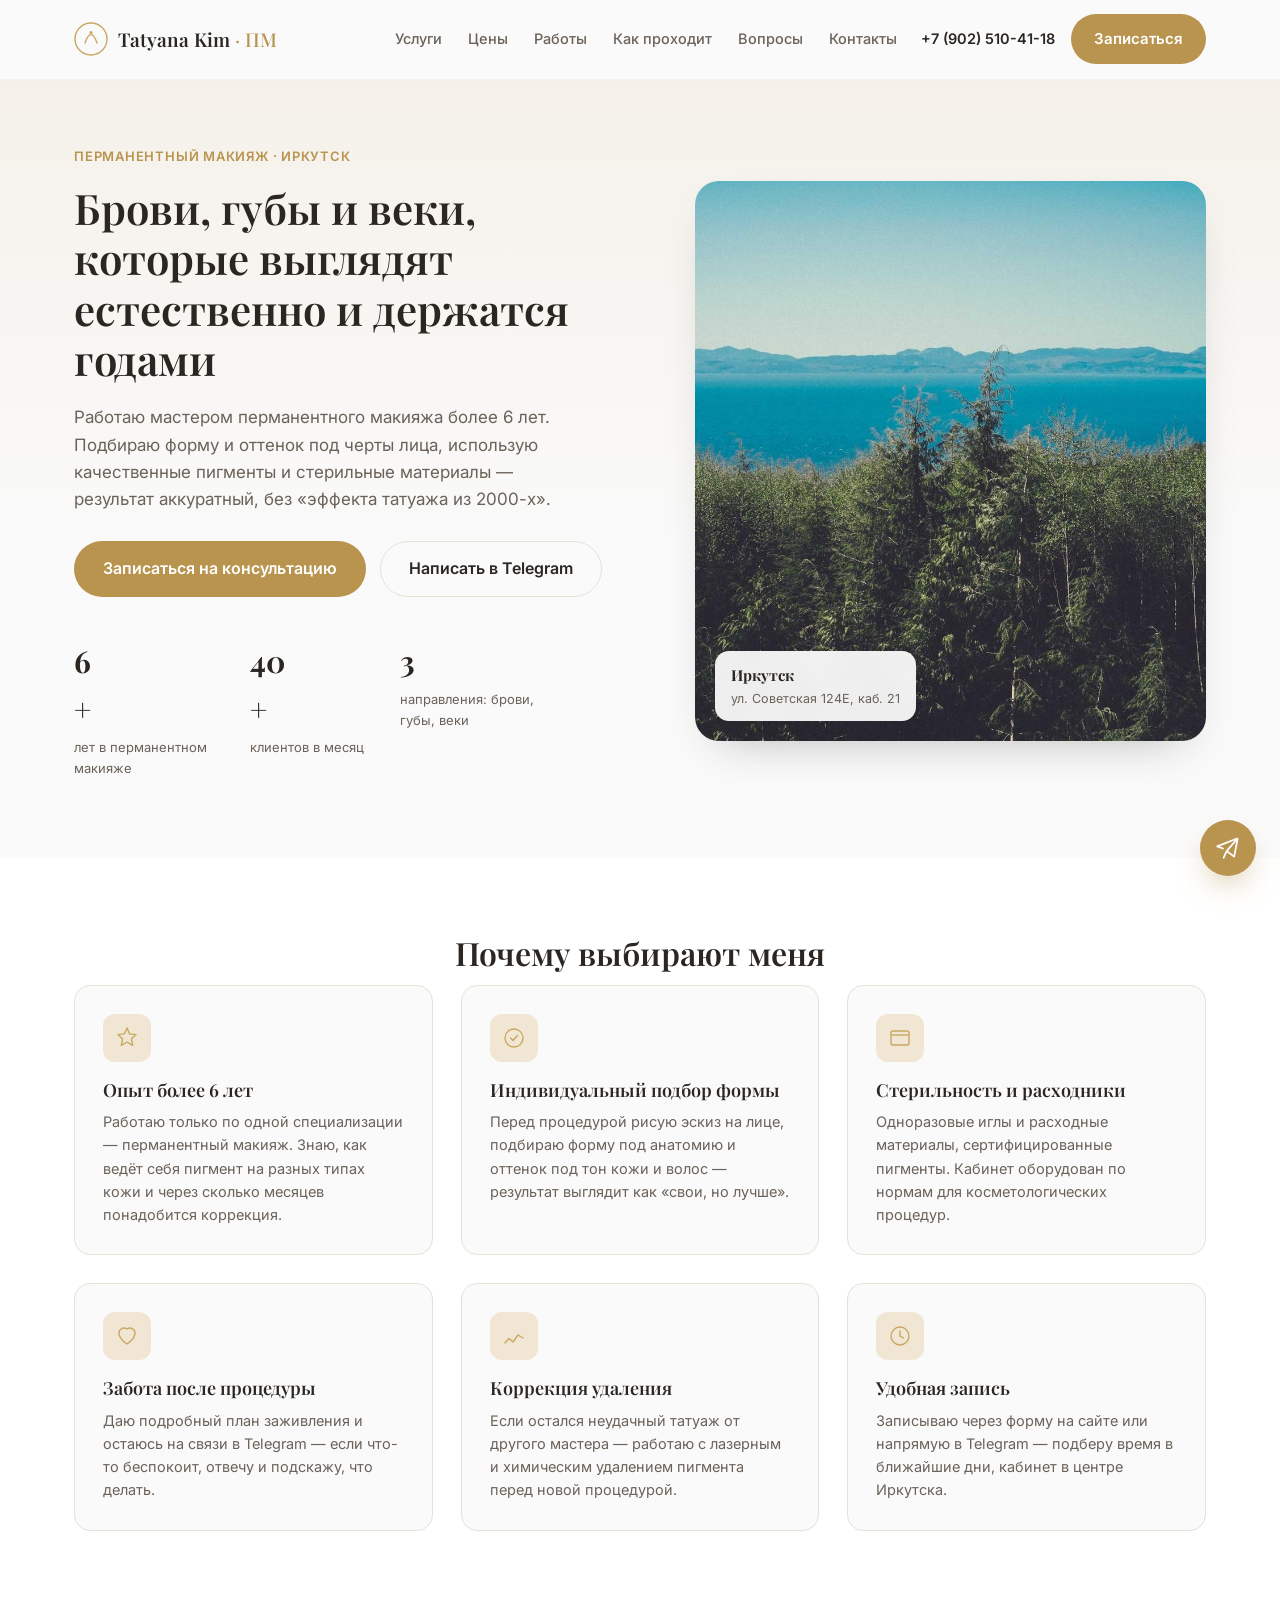
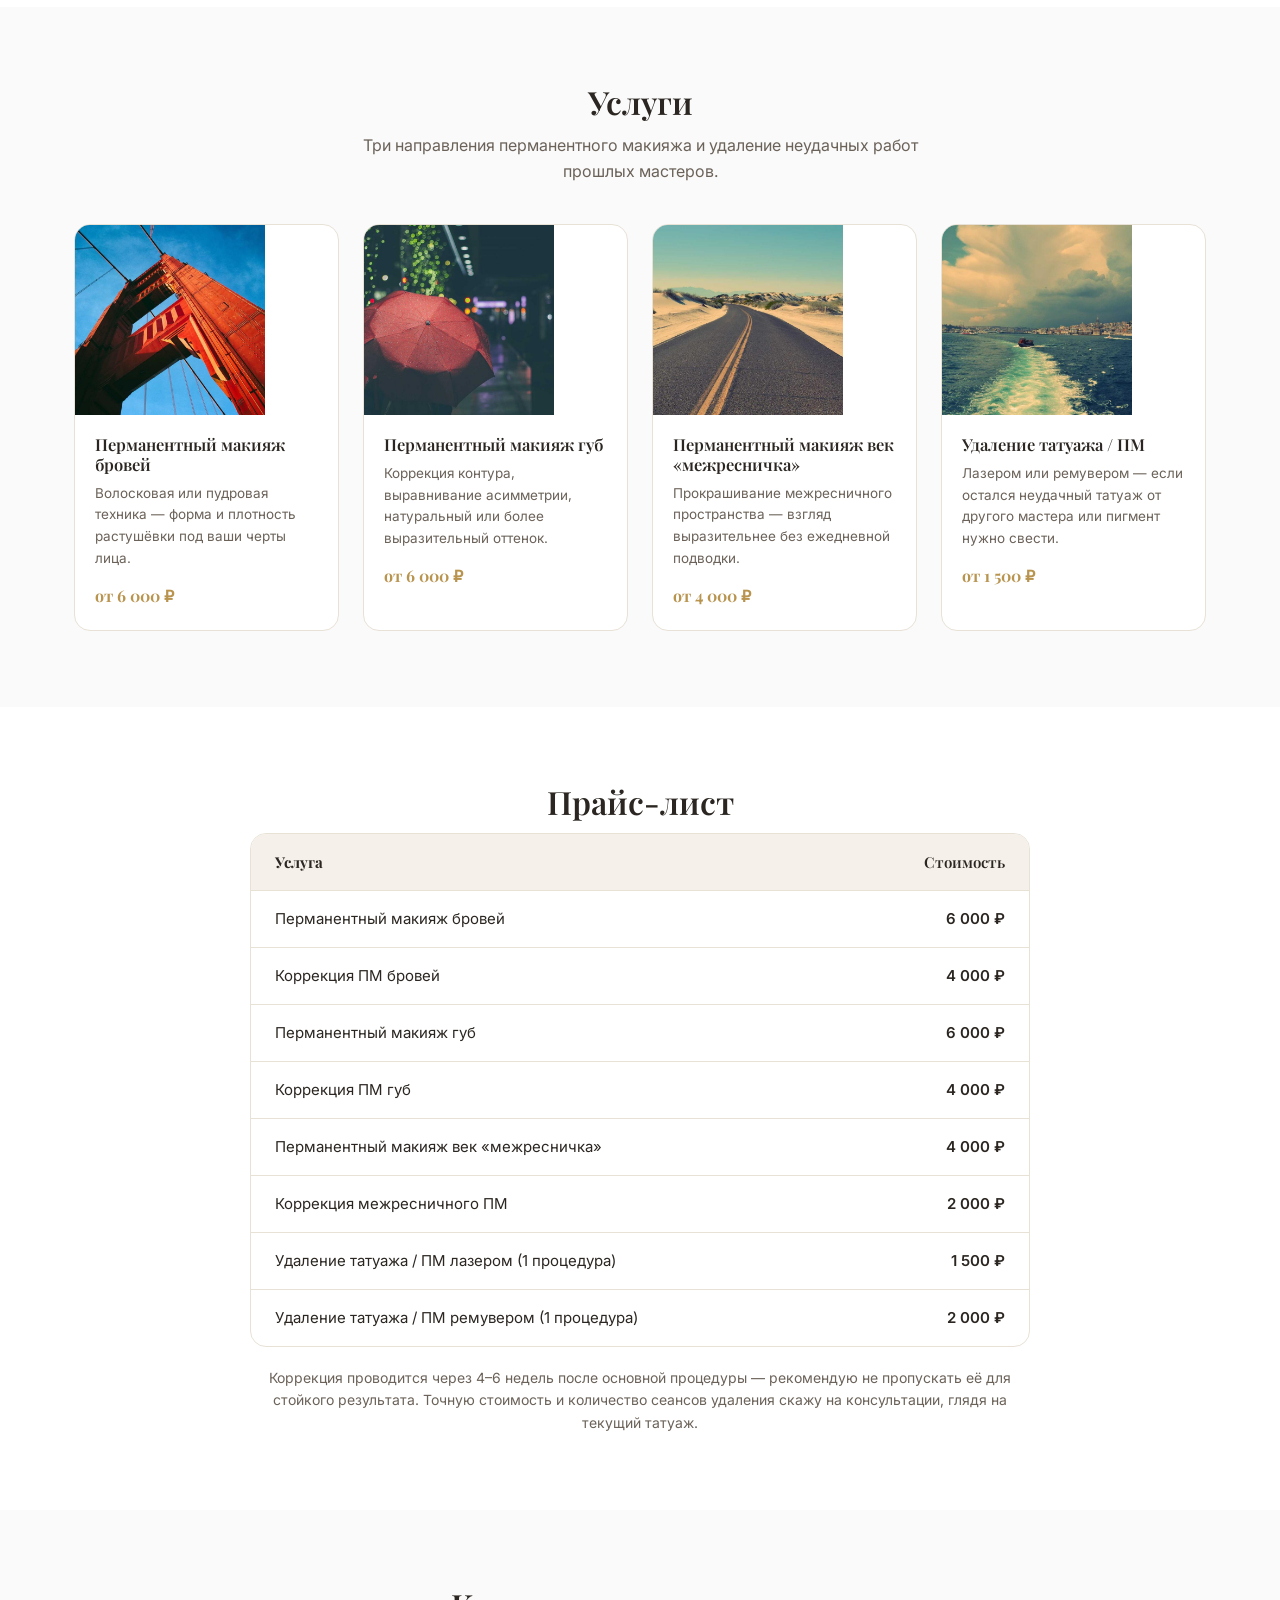
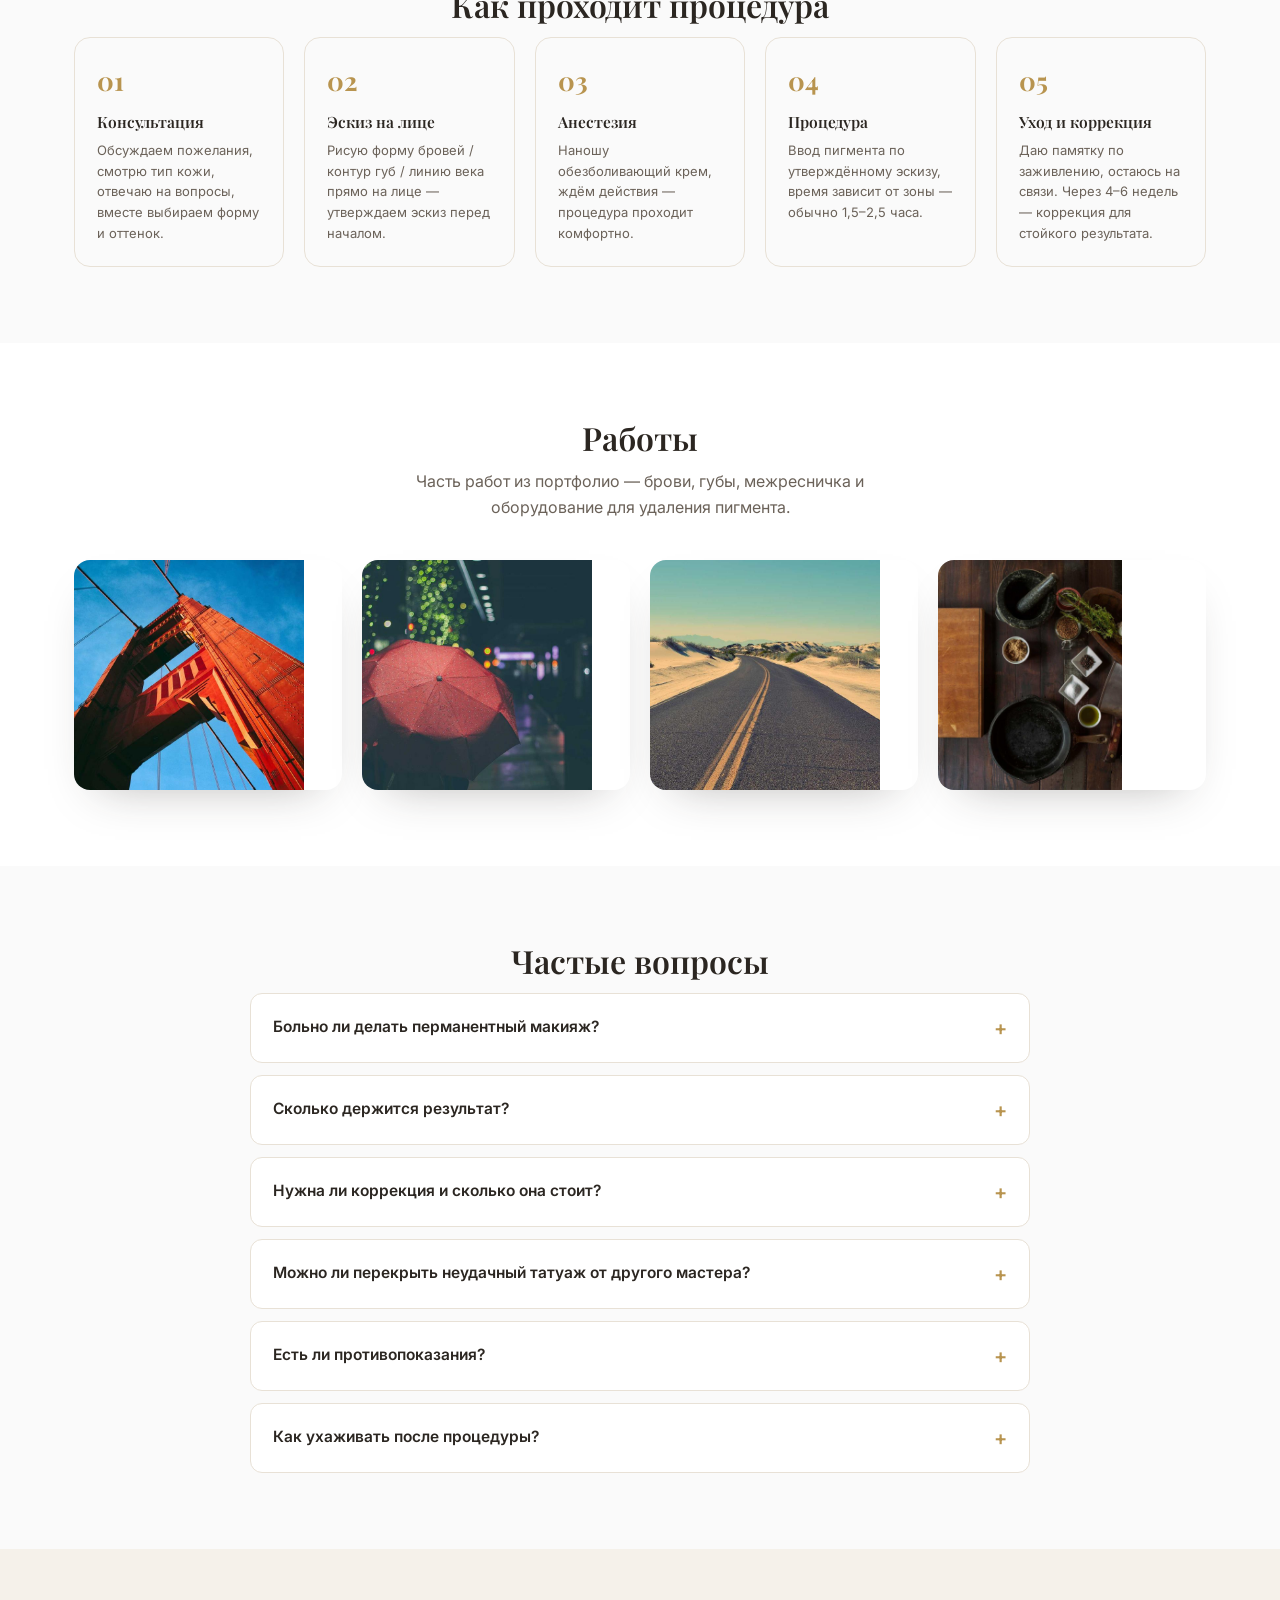
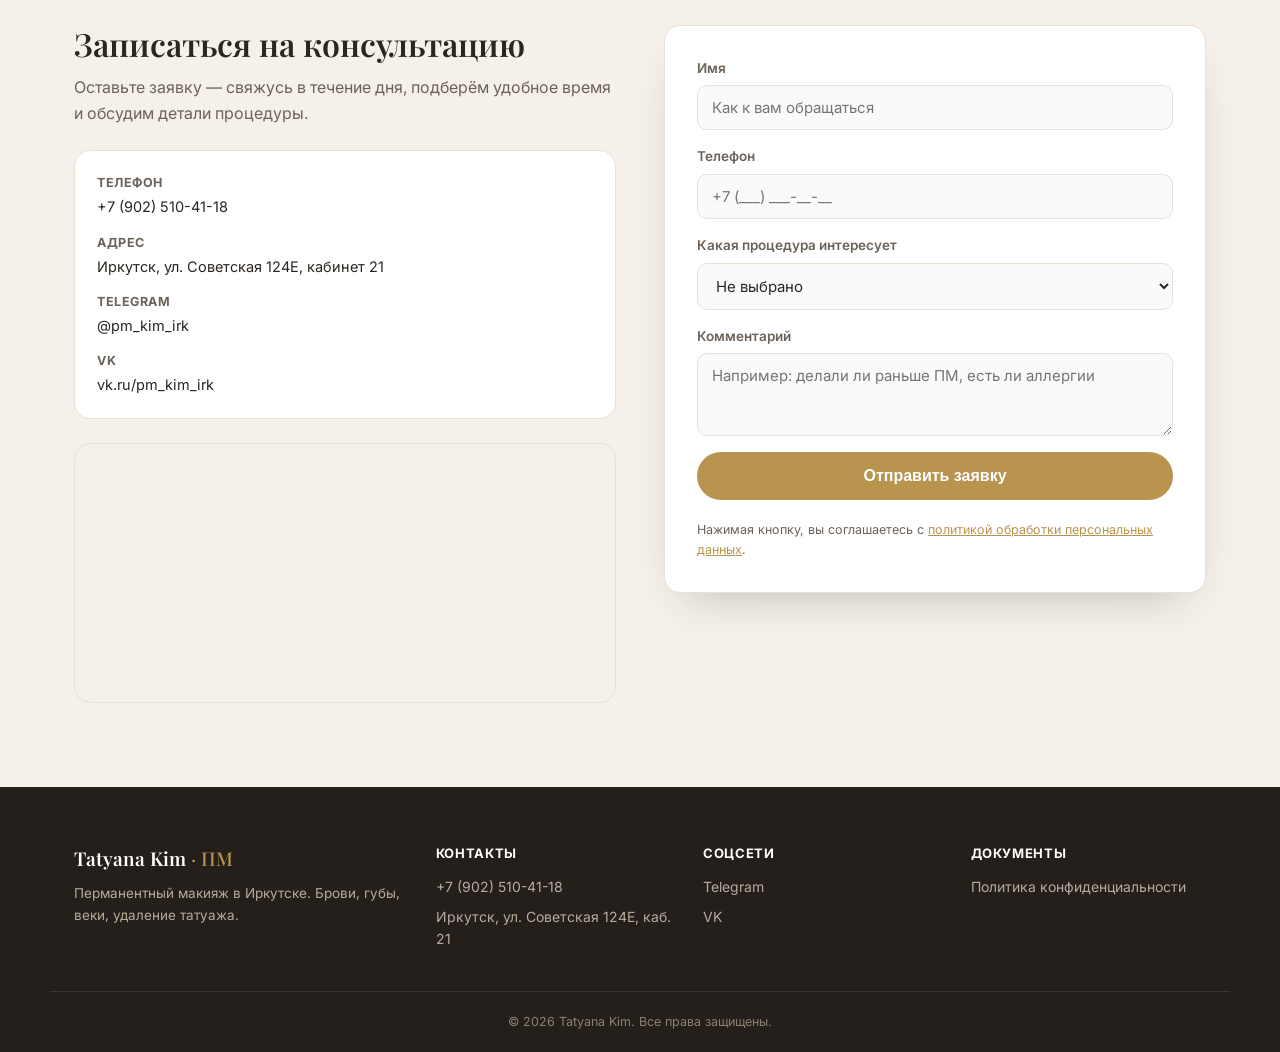
==== index.html @ 68ef9e55 "init: landing for Tatyana Kim permanent makeup" ====
<!DOCTYPE html>
<html lang="ru">
<head>
<meta charset="UTF-8">
<meta name="viewport" content="width=device-width, initial-scale=1.0">
<title>Tatyana Kim — перманентный макияж в Иркутске</title>
<meta name="description" content="Перманентный макияж бровей, губ и век в Иркутске. Мастер со стажем более 6 лет. Запись на консультацию.">
<link rel="preconnect" href="https://fonts.googleapis.com">
<link rel="preconnect" href="https://fonts.gstatic.com" crossorigin>
<link href="https://fonts.googleapis.com/css2?family=Playfair+Display:wght@500;600;700&family=Inter:wght@400;500;600;700;800&display=swap" rel="stylesheet">
<link rel="stylesheet" href="styles.css">
</head>
<body>

<header class="header" id="header">
  <div class="container header__inner">
    <a href="#top" class="logo">
      <svg width="34" height="34" viewBox="0 0 34 34" fill="none" xmlns="http://www.w3.org/2000/svg">
        <circle cx="17" cy="17" r="16" stroke="#c9a961" stroke-width="1.4"/>
        <path d="M11 21c1.6-4.8 4.2-8.4 6-8.4s4.4 3.6 6 8.4" stroke="#c9a961" stroke-width="1.4" stroke-linecap="round"/>
        <circle cx="17" cy="10.5" r="1.6" fill="#c9a961"/>
      </svg>
      <span class="logo__text">Tatyana Kim<span class="logo__suffix"> · ПМ</span></span>
    </a>
    <nav class="nav" id="nav">
      <a href="#services">Услуги</a>
      <a href="#prices">Цены</a>
      <a href="#gallery">Работы</a>
      <a href="#process">Как проходит</a>
      <a href="#faq">Вопросы</a>
      <a href="#contacts">Контакты</a>
    </nav>
    <div class="header__actions">
      <a href="tel:+79025104118" class="header__phone">+7 (902) 510-41-18</a>
      <a href="#form" class="btn btn--primary">Записаться</a>
      <button class="burger" id="burger" aria-label="Меню">
        <span></span><span></span><span></span>
      </button>
    </div>
  </div>
</header>

<main id="top">

  <section class="hero">
    <div class="container hero__grid">
      <div class="hero__content">
        <span class="eyebrow">Перманентный макияж · Иркутск</span>
        <h1>Брови, губы и веки, которые выглядят естественно и держатся годами</h1>
        <p class="hero__lead">Работаю мастером перманентного макияжа более 6 лет. Подбираю форму и оттенок под черты лица, использую качественные пигменты и стерильные материалы — результат аккуратный, без «эффекта татуажа из 2000-х».</p>
        <div class="hero__cta">
          <a href="#form" class="btn btn--primary btn--lg">Записаться на консультацию</a>
          <a href="https://t.me/pm_kim_irk" target="_blank" rel="noopener" class="btn btn--ghost btn--lg">Написать в Telegram</a>
        </div>
        <div class="hero__stats">
          <div class="stat">
            <span class="stat__num" data-target="6">0</span><span class="stat__suffix">+</span>
            <span class="stat__label">лет в перманентном макияже</span>
          </div>
          <div class="stat">
            <span class="stat__num" data-target="40">0</span><span class="stat__suffix">+</span>
            <span class="stat__label">клиентов в месяц</span>
          </div>
          <div class="stat">
            <span class="stat__num" data-target="3">0</span>
            <span class="stat__label">направления: брови, губы, веки</span>
          </div>
        </div>
      </div>
      <div class="hero__card">
        <img src="img/hero-brows.jpg" alt="Перманентный макияж бровей — работа мастера Tatyana Kim" loading="eager">
        <div class="hero__badge">
          <strong>Иркутск</strong>
          <span>ул. Советская 124Е, каб. 21</span>
        </div>
      </div>
    </div>
  </section>

  <section class="advantages" id="advantages">
    <div class="container">
      <h2 class="section-title">Почему выбирают меня</h2>
      <div class="adv-grid">
        <div class="adv">
          <div class="adv__icon">
            <svg width="26" height="26" viewBox="0 0 26 26" fill="none"><path d="M13 3l2.6 5.9L22 9.6l-4.6 4.3 1.3 6.4L13 17l-5.7 3.3 1.3-6.4L4 9.6l6.4-.7L13 3z" stroke="#c9a961" stroke-width="1.4" stroke-linejoin="round"/></svg>
          </div>
          <h3>Опыт более 6 лет</h3>
          <p>Работаю только по одной специализации — перманентный макияж. Знаю, как ведёт себя пигмент на разных типах кожи и через сколько месяцев понадобится коррекция.</p>
        </div>
        <div class="adv">
          <div class="adv__icon">
            <svg width="26" height="26" viewBox="0 0 26 26" fill="none"><path d="M13 4c5 0 9 4 9 9s-4 9-9 9-9-4-9-9 4-9 9-9z" stroke="#c9a961" stroke-width="1.4"/><path d="M9.5 13l2.5 2.5 4.5-5" stroke="#c9a961" stroke-width="1.4" stroke-linecap="round" stroke-linejoin="round"/></svg>
          </div>
          <h3>Индивидуальный подбор формы</h3>
          <p>Перед процедурой рисую эскиз на лице, подбираю форму под анатомию и оттенок под тон кожи и волос — результат выглядит как «свои, но лучше».</p>
        </div>
        <div class="adv">
          <div class="adv__icon">
            <svg width="26" height="26" viewBox="0 0 26 26" fill="none"><rect x="4" y="6" width="18" height="14" rx="2" stroke="#c9a961" stroke-width="1.4"/><path d="M4 10h18" stroke="#c9a961" stroke-width="1.4"/></svg>
          </div>
          <h3>Стерильность и расходники</h3>
          <p>Одноразовые иглы и расходные материалы, сертифицированные пигменты. Кабинет оборудован по нормам для косметологических процедур.</p>
        </div>
        <div class="adv">
          <div class="adv__icon">
            <svg width="26" height="26" viewBox="0 0 26 26" fill="none"><path d="M13 21s-8-5-8-11a5 5 0 0 1 8-4 5 5 0 0 1 8 4c0 6-8 11-8 11z" stroke="#c9a961" stroke-width="1.4" stroke-linejoin="round"/></svg>
          </div>
          <h3>Забота после процедуры</h3>
          <p>Даю подробный план заживления и остаюсь на связи в Telegram — если что-то беспокоит, отвечу и подскажу, что делать.</p>
        </div>
        <div class="adv">
          <div class="adv__icon">
            <svg width="26" height="26" viewBox="0 0 26 26" fill="none"><path d="M4 20l4-4.5L12 19l5-7 5 3" stroke="#c9a961" stroke-width="1.4" stroke-linecap="round" stroke-linejoin="round"/></svg>
          </div>
          <h3>Коррекция удаления</h3>
          <p>Если остался неудачный татуаж от другого мастера — работаю с лазерным и химическим удалением пигмента перед новой процедурой.</p>
        </div>
        <div class="adv">
          <div class="adv__icon">
            <svg width="26" height="26" viewBox="0 0 26 26" fill="none"><circle cx="13" cy="13" r="9" stroke="#c9a961" stroke-width="1.4"/><path d="M13 8v5l3.5 2" stroke="#c9a961" stroke-width="1.4" stroke-linecap="round"/></svg>
          </div>
          <h3>Удобная запись</h3>
          <p>Записываю через форму на сайте или напрямую в Telegram — подберу время в ближайшие дни, кабинет в центре Иркутска.</p>
        </div>
      </div>
    </div>
  </section>

  <section class="services" id="services">
    <div class="container">
      <h2 class="section-title">Услуги</h2>
      <p class="section-sub">Три направления перманентного макияжа и удаление неудачных работ прошлых мастеров.</p>
      <div class="service-grid">
        <div class="service">
          <img src="img/service-brows.jpg" alt="Перманентный макияж бровей" loading="lazy">
          <div class="service__body">
            <h3>Перманентный макияж бровей</h3>
            <p>Волосковая или пудровая техника — форма и плотность растушёвки под ваши черты лица.</p>
            <span class="service__price">от 6 000 ₽</span>
          </div>
        </div>
        <div class="service">
          <img src="img/service-lips.jpg" alt="Перманентный макияж губ" loading="lazy">
          <div class="service__body">
            <h3>Перманентный макияж губ</h3>
            <p>Коррекция контура, выравнивание асимметрии, натуральный или более выразительный оттенок.</p>
            <span class="service__price">от 6 000 ₽</span>
          </div>
        </div>
        <div class="service">
          <img src="img/service-eyes.jpg" alt="Перманентный макияж век межресничка" loading="lazy">
          <div class="service__body">
            <h3>Перманентный макияж век «межресничка»</h3>
            <p>Прокрашивание межресничного пространства — взгляд выразительнее без ежедневной подводки.</p>
            <span class="service__price">от 4 000 ₽</span>
          </div>
        </div>
        <div class="service">
          <img src="img/service-removal.jpg" alt="Удаление татуажа и перманентного макияжа" loading="lazy">
          <div class="service__body">
            <h3>Удаление татуажа / ПМ</h3>
            <p>Лазером или ремувером — если остался неудачный татуаж от другого мастера или пигмент нужно свести.</p>
            <span class="service__price">от 1 500 ₽</span>
          </div>
        </div>
      </div>
    </div>
  </section>

  <section class="prices" id="prices">
    <div class="container">
      <h2 class="section-title">Прайс-лист</h2>
      <div class="price-table">
        <div class="price-row price-row--head">
          <span>Услуга</span>
          <span>Стоимость</span>
        </div>
        <div class="price-row">
          <span>Перманентный макияж бровей</span>
          <span>6 000 ₽</span>
        </div>
        <div class="price-row">
          <span>Коррекция ПМ бровей</span>
          <span>4 000 ₽</span>
        </div>
        <div class="price-row">
          <span>Перманентный макияж губ</span>
          <span>6 000 ₽</span>
        </div>
        <div class="price-row">
          <span>Коррекция ПМ губ</span>
          <span>4 000 ₽</span>
        </div>
        <div class="price-row">
          <span>Перманентный макияж век «межресничка»</span>
          <span>4 000 ₽</span>
        </div>
        <div class="price-row">
          <span>Коррекция межресничного ПМ</span>
          <span>2 000 ₽</span>
        </div>
        <div class="price-row">
          <span>Удаление татуажа / ПМ лазером (1 процедура)</span>
          <span>1 500 ₽</span>
        </div>
        <div class="price-row">
          <span>Удаление татуажа / ПМ ремувером (1 процедура)</span>
          <span>2 000 ₽</span>
        </div>
      </div>
      <p class="price-note">Коррекция проводится через 4–6 недель после основной процедуры — рекомендую не пропускать её для стойкого результата. Точную стоимость и количество сеансов удаления скажу на консультации, глядя на текущий татуаж.</p>
    </div>
  </section>

  <section class="process" id="process">
    <div class="container">
      <h2 class="section-title">Как проходит процедура</h2>
      <div class="process-grid">
        <div class="step">
          <span class="step__num">01</span>
          <h3>Консультация</h3>
          <p>Обсуждаем пожелания, смотрю тип кожи, отвечаю на вопросы, вместе выбираем форму и оттенок.</p>
        </div>
        <div class="step">
          <span class="step__num">02</span>
          <h3>Эскиз на лице</h3>
          <p>Рисую форму бровей / контур губ / линию века прямо на лице — утверждаем эскиз перед началом.</p>
        </div>
        <div class="step">
          <span class="step__num">03</span>
          <h3>Анестезия</h3>
          <p>Наношу обезболивающий крем, ждём действия — процедура проходит комфортно.</p>
        </div>
        <div class="step">
          <span class="step__num">04</span>
          <h3>Процедура</h3>
          <p>Ввод пигмента по утверждённому эскизу, время зависит от зоны — обычно 1,5–2,5 часа.</p>
        </div>
        <div class="step">
          <span class="step__num">05</span>
          <h3>Уход и коррекция</h3>
          <p>Даю памятку по заживлению, остаюсь на связи. Через 4–6 недель — коррекция для стойкого результата.</p>
        </div>
      </div>
    </div>
  </section>

  <section class="gallery" id="gallery">
    <div class="container">
      <h2 class="section-title">Работы</h2>
      <p class="section-sub">Часть работ из портфолио — брови, губы, межресничка и оборудование для удаления пигмента.</p>
      <div class="gallery-grid">
        <div class="gallery-item"><img src="img/service-brows.jpg" alt="Работа: перманентный макияж бровей" loading="lazy"></div>
        <div class="gallery-item"><img src="img/service-lips.jpg" alt="Работа: перманентный макияж губ" loading="lazy"></div>
        <div class="gallery-item"><img src="img/service-eyes.jpg" alt="Работа: перманентный макияж век" loading="lazy"></div>
        <div class="gallery-item"><img src="img/about-master.jpg" alt="Мастер перманентного макияжа Tatyana Kim" loading="lazy"></div>
      </div>
    </div>
  </section>

  <section class="faq" id="faq">
    <div class="container">
      <h2 class="section-title">Частые вопросы</h2>
      <div class="faq__list">
        <details class="faq__item">
          <summary>Больно ли делать перманентный макияж?</summary>
          <p>Перед процедурой наношу анестезирующий крем, дискомфорт минимальный. Ощущения сравнимы с лёгким покалыванием, а не с болью.</p>
        </details>
        <details class="faq__item">
          <summary>Сколько держится результат?</summary>
          <p>В среднем 1,5–3 года в зависимости от типа кожи, ухода и зоны. Коррекция через 4–6 недель после первой процедуры продлевает стойкость.</p>
        </details>
        <details class="faq__item">
          <summary>Нужна ли коррекция и сколько она стоит?</summary>
          <p>Да, коррекция через месяц-полтора — это часть процедуры, а не отдельная работа с нуля. Стоимость коррекции ниже основной процедуры, см. прайс-лист.</p>
        </details>
        <details class="faq__item">
          <summary>Можно ли перекрыть неудачный татуаж от другого мастера?</summary>
          <p>Сначала нужно свести старый пигмент — лазером или ремувером, обычно за 1–3 процедуры с перерывом. После этого делаем новый перманентный макияж.</p>
        </details>
        <details class="faq__item">
          <summary>Есть ли противопоказания?</summary>
          <p>Беременность и кормление, склонность к келоидным рубцам, острые воспаления кожи в зоне работы, приём антикоагулянтов. Полный список уточню на консультации.</p>
        </details>
        <details class="faq__item">
          <summary>Как ухаживать после процедуры?</summary>
          <p>Выдаю подробную памятку: чем обрабатывать, что нельзя делать первые дни (баня, бассейн, солнце), и остаюсь на связи в Telegram на весь период заживления.</p>
        </details>
      </div>
    </div>
  </section>

  <section class="form-section" id="form">
    <div class="container form-grid">
      <div class="form-info">
        <h2 class="section-title">Записаться на консультацию</h2>
        <p>Оставьте заявку — свяжусь в течение дня, подберём удобное время и обсудим детали процедуры.</p>
        <div class="contact-card">
          <div class="contact-card__row">
            <strong>Телефон</strong>
            <a href="tel:+79025104118">+7 (902) 510-41-18</a>
          </div>
          <div class="contact-card__row">
            <strong>Адрес</strong>
            <span>Иркутск, ул. Советская 124Е, кабинет 21</span>
          </div>
          <div class="contact-card__row">
            <strong>Telegram</strong>
            <a href="https://t.me/pm_kim_irk" target="_blank" rel="noopener">@pm_kim_irk</a>
          </div>
          <div class="contact-card__row">
            <strong>VK</strong>
            <a href="https://vk.ru/pm_kim_irk" target="_blank" rel="noopener">vk.ru/pm_kim_irk</a>
          </div>
        </div>
        <iframe class="map" src="https://yandex.ru/map-widget/v1/?ll=104.280700%2C52.286500&z=16&pt=104.280700,52.286500,pm2rdl" width="100%" height="260" frameborder="0"></iframe>
      </div>
      <form class="form" id="leadForm">
        <input type="text" name="_gotcha" style="display:none" tabindex="-1" autocomplete="off">
        <label>
          <span>Имя</span>
          <input type="text" name="name" placeholder="Как к вам обращаться" required>
        </label>
        <label>
          <span>Телефон</span>
          <input type="tel" name="phone" placeholder="+7 (___) ___-__-__" required>
        </label>
        <label>
          <span>Какая процедура интересует</span>
          <select name="service">
            <option value="">Не выбрано</option>
            <option value="Брови">Перманентный макияж бровей</option>
            <option value="Губы">Перманентный макияж губ</option>
            <option value="Веки">Перманентный макияж век «межресничка»</option>
            <option value="Удаление">Удаление татуажа / ПМ</option>
            <option value="Коррекция">Коррекция</option>
          </select>
        </label>
        <label>
          <span>Комментарий</span>
          <textarea name="comment" rows="3" placeholder="Например: делали ли раньше ПМ, есть ли аллергии"></textarea>
        </label>
        <button type="submit" class="btn btn--primary btn--lg">Отправить заявку</button>
        <p class="form__note">Нажимая кнопку, вы соглашаетесь с <a href="privacy.html">политикой обработки персональных данных</a>.</p>
      </form>
    </div>
  </section>

</main>

<footer class="footer" id="contacts">
  <div class="container footer__inner">
    <div class="footer__brand">
      <span class="logo__text">Tatyana Kim <span class="logo__suffix">· ПМ</span></span>
      <p>Перманентный макияж в Иркутске. Брови, губы, веки, удаление татуажа.</p>
    </div>
    <div class="footer__col">
      <strong>Контакты</strong>
      <a href="tel:+79025104118">+7 (902) 510-41-18</a>
      <span>Иркутск, ул. Советская 124Е, каб. 21</span>
    </div>
    <div class="footer__col">
      <strong>Соцсети</strong>
      <a href="https://t.me/pm_kim_irk" target="_blank" rel="noopener">Telegram</a>
      <a href="https://vk.ru/pm_kim_irk" target="_blank" rel="noopener">VK</a>
    </div>
    <div class="footer__col">
      <strong>Документы</strong>
      <a href="privacy.html">Политика конфиденциальности</a>
    </div>
  </div>
  <div class="container footer__bottom">
    <span>© <span id="year"></span> Tatyana Kim. Все права защищены.</span>
  </div>
</footer>

<a href="https://t.me/pm_kim_irk" target="_blank" rel="noopener" class="fab" aria-label="Написать в Telegram">
  <svg width="26" height="26" viewBox="0 0 24 24" fill="none"><path d="M21 3L2 10.5l6 2.2M21 3l-3.3 17-7-5.2M21 3L10.7 14.9m0 0L8 21l2.7-6.1" stroke="#fff" stroke-width="1.6" stroke-linejoin="round"/></svg>
</a>

<script src="script.js"></script>
</body>
</html>
---- styles.css ----
:root {
  --clr-bg: #fafafa;
  --clr-bg-alt: #f5f1ea;
  --clr-surface: #ffffff;
  --clr-text: #2b2621;
  --clr-text-soft: #6b6259;
  --clr-text-muted: #6b6259;
  --clr-accent: #b8944f;
  --clr-accent-dark: #9c7a3a;
  --clr-accent-soft: #f1e6d3;
  --clr-border: #e8e1d6;
  --radius: 16px;
  --shadow: 0 20px 45px -25px rgba(43, 38, 33, 0.35);
  --font-head: 'Playfair Display', serif;
  --font-body: 'Inter', sans-serif;
}

* { box-sizing: border-box; }
html { scroll-behavior: smooth; }
body {
  margin: 0;
  font-family: var(--font-body);
  color: var(--clr-text);
  background: var(--clr-bg);
  line-height: 1.6;
}
img { max-width: 100%; display: block; }
a { color: inherit; text-decoration: none; }
h1, h2, h3 { font-family: var(--font-head); font-weight: 600; margin: 0 0 .5em; line-height: 1.2; }
p { margin: 0 0 1em; color: var(--clr-text-soft); }

.container { max-width: 1180px; margin: 0 auto; padding: 0 24px; }

.btn {
  display: inline-flex;
  align-items: center;
  justify-content: center;
  gap: 8px;
  padding: 12px 22px;
  border-radius: 999px;
  font-weight: 600;
  font-size: 15px;
  border: 1px solid transparent;
  cursor: pointer;
  transition: transform .15s ease, box-shadow .15s ease, background .15s ease;
  white-space: nowrap;
}
.btn--primary { background: var(--clr-accent); color: #fff; }
.btn--primary:hover { transform: translateY(-2px); box-shadow: 0 14px 30px -14px rgba(184, 148, 79, .7); }
.btn--ghost { background: transparent; border-color: var(--clr-border); color: var(--clr-text); }
.btn--ghost:hover { border-color: var(--clr-accent); color: var(--clr-accent); }
.btn--lg { padding: 14px 28px; font-size: 16px; }

/* Header */
.header {
  position: sticky;
  top: 0;
  z-index: 100;
  background: rgba(250, 250, 250, .88);
  backdrop-filter: blur(10px);
  border-bottom: 1px solid transparent;
  transition: border-color .2s ease, box-shadow .2s ease;
}
.header.scrolled { border-bottom-color: var(--clr-border); box-shadow: 0 8px 24px -20px rgba(0,0,0,.4); }
.header__inner {
  display: flex;
  align-items: center;
  gap: 24px;
  min-width: 0;
  padding-top: 14px;
  padding-bottom: 14px;
}
.logo { display: flex; align-items: center; gap: 10px; flex-shrink: 0; }
.logo__text { font-family: var(--font-head); font-size: 19px; font-weight: 600; color: var(--clr-text); }
.logo__suffix { color: var(--clr-accent); font-weight: 500; }

.nav { display: flex; align-items: center; gap: 26px; margin-left: auto; }
.nav a { font-size: 14.5px; font-weight: 500; color: var(--clr-text-soft); white-space: nowrap; transition: color .15s ease; }
.nav a:hover { color: var(--clr-accent); }

.header__actions { display: flex; align-items: center; gap: 16px; flex-shrink: 0; }
.header__phone { font-weight: 600; font-size: 14.5px; white-space: nowrap; }

.burger {
  display: none;
  flex-direction: column;
  justify-content: center;
  gap: 5px;
  width: 34px;
  height: 34px;
  background: none;
  border: 1px solid var(--clr-border);
  border-radius: 8px;
  cursor: pointer;
}
.burger span { display: block; width: 16px; height: 2px; margin: 0 auto; background: var(--clr-text); transition: transform .2s ease, opacity .2s ease; }
.burger.is-open span:nth-child(1) { transform: translateY(7px) rotate(45deg); }
.burger.is-open span:nth-child(2) { opacity: 0; }
.burger.is-open span:nth-child(3) { transform: translateY(-7px) rotate(-45deg); }

/* Hero */
.hero { padding: 64px 0 80px; background: linear-gradient(180deg, var(--clr-bg-alt), var(--clr-bg) 60%); }
.hero__grid { display: grid; grid-template-columns: 1.05fr .95fr; gap: 56px; align-items: center; }
.eyebrow { display: inline-block; font-size: 13px; font-weight: 600; letter-spacing: .06em; text-transform: uppercase; color: var(--clr-accent); margin-bottom: 16px; }
.hero h1 { font-size: 42px; margin-bottom: 20px; }
.hero__lead { font-size: 17px; max-width: 520px; }
.hero__cta { display: flex; gap: 14px; flex-wrap: wrap; margin: 28px 0 40px; }
.hero__stats { display: flex; gap: 36px; flex-wrap: wrap; }
.stat { display: flex; flex-direction: column; }
.stat__num, .stat__suffix { font-family: var(--font-head); font-size: 30px; font-weight: 700; color: var(--clr-text); display: inline; }
.stat__label { font-size: 13px; color: var(--clr-text-soft); max-width: 140px; margin-top: 4px; }

.hero__card { position: relative; border-radius: 24px; overflow: hidden; box-shadow: var(--shadow); }
.hero__card img { width: 100%; height: 560px; object-fit: cover; }
.hero__badge {
  position: absolute; left: 20px; bottom: 20px;
  background: rgba(255,255,255,.92);
  backdrop-filter: blur(6px);
  border-radius: 14px;
  padding: 12px 16px;
  display: flex; flex-direction: column; gap: 2px;
  box-shadow: var(--shadow);
}
.hero__badge strong { font-family: var(--font-head); font-size: 15px; }
.hero__badge span { font-size: 12.5px; color: var(--clr-text-soft); }

/* Sections generic */
section { padding: 76px 0; }
.section-title { font-size: 32px; text-align: center; margin-bottom: 12px; }
.section-sub { text-align: center; max-width: 560px; margin: 0 auto 40px; }

/* Advantages */
.advantages { background: var(--clr-surface); }
.adv-grid { display: grid; grid-template-columns: repeat(3, 1fr); gap: 28px; }
.adv { background: var(--clr-bg); border: 1px solid var(--clr-border); border-radius: var(--radius); padding: 28px; }
.adv__icon { width: 48px; height: 48px; border-radius: 12px; background: var(--clr-accent-soft); display: flex; align-items: center; justify-content: center; margin-bottom: 18px; }
.adv h3 { font-size: 18px; }
.adv p { font-size: 14.5px; margin: 0; }

/* Services */
.service-grid { display: grid; grid-template-columns: repeat(4, 1fr); gap: 24px; }
.service { background: var(--clr-surface); border: 1px solid var(--clr-border); border-radius: var(--radius); overflow: hidden; transition: transform .2s ease, box-shadow .2s ease; }
.service:hover { transform: translateY(-4px); box-shadow: var(--shadow); }
.service img { height: 190px; object-fit: cover; }
.service__body { padding: 20px; }
.service__body h3 { font-size: 16.5px; margin-bottom: 8px; }
.service__body p { font-size: 13.5px; margin-bottom: 14px; }
.service__price { font-weight: 700; color: var(--clr-accent); font-family: var(--font-head); font-size: 16px; }

/* Prices */
.prices { background: var(--clr-surface); }
.price-table { max-width: 780px; margin: 0 auto; border: 1px solid var(--clr-border); border-radius: var(--radius); overflow: hidden; }
.price-row { display: flex; justify-content: space-between; gap: 20px; padding: 16px 24px; border-bottom: 1px solid var(--clr-border); font-size: 15px; }
.price-row:last-child { border-bottom: none; }
.price-row--head { background: var(--clr-bg-alt); font-weight: 700; font-family: var(--font-head); }
.price-row span:last-child { font-weight: 600; white-space: nowrap; }
.price-note { max-width: 780px; margin: 20px auto 0; text-align: center; font-size: 14px; }

/* Process */
.process-grid { display: grid; grid-template-columns: repeat(5, 1fr); gap: 20px; }
.step { padding: 22px; background: var(--clr-bg); border: 1px solid var(--clr-border); border-radius: var(--radius); }
.step__num { font-family: var(--font-head); font-size: 26px; color: var(--clr-accent); font-weight: 700; }
.step h3 { font-size: 15.5px; margin: 12px 0 8px; }
.step p { font-size: 13px; margin: 0; }

/* Gallery */
.gallery { background: var(--clr-surface); }
.gallery-grid { display: grid; grid-template-columns: repeat(4, 1fr); gap: 20px; }
.gallery-item { border-radius: var(--radius); overflow: hidden; box-shadow: var(--shadow); }
.gallery-item img { height: 230px; object-fit: cover; transition: transform .3s ease; }
.gallery-item:hover img { transform: scale(1.05); }

/* FAQ */
.faq__list { max-width: 780px; margin: 0 auto; display: flex; flex-direction: column; gap: 12px; }
.faq__item { background: var(--clr-surface); border: 1px solid var(--clr-border); border-radius: 12px; padding: 18px 22px; }
.faq__item summary { cursor: pointer; font-weight: 600; font-size: 15.5px; list-style: none; display: flex; justify-content: space-between; align-items: center; }
.faq__item summary::after { content: '+'; font-size: 20px; color: var(--clr-accent); margin-left: 12px; }
.faq__item[open] summary::after { content: '−'; }
.faq__item summary::-webkit-details-marker { display: none; }
.faq__item p { margin: 12px 0 0; font-size: 14.5px; }

/* Form */
.form-section { background: var(--clr-bg-alt); }
.form-grid { display: grid; grid-template-columns: 1fr 1fr; gap: 48px; align-items: start; }
.form-info .section-title { text-align: left; }
.contact-card { background: var(--clr-surface); border: 1px solid var(--clr-border); border-radius: var(--radius); padding: 22px; margin: 24px 0; display: flex; flex-direction: column; gap: 14px; }
.contact-card__row { display: flex; flex-direction: column; gap: 2px; font-size: 14.5px; }
.contact-card__row strong { font-size: 12.5px; text-transform: uppercase; letter-spacing: .04em; color: var(--clr-text-soft); }
.map { border-radius: var(--radius); border: 1px solid var(--clr-border); }

.form { background: var(--clr-surface); border: 1px solid var(--clr-border); border-radius: var(--radius); padding: 32px; display: flex; flex-direction: column; gap: 16px; box-shadow: var(--shadow); }
.form label { display: flex; flex-direction: column; gap: 6px; font-size: 13.5px; font-weight: 600; color: var(--clr-text-soft); }
.form input, .form select, .form textarea {
  font-family: var(--font-body);
  font-size: 15px;
  padding: 12px 14px;
  border-radius: 10px;
  border: 1px solid var(--clr-border);
  background: var(--clr-bg);
  color: var(--clr-text);
  resize: vertical;
}
.form input:focus, .form select:focus, .form textarea:focus { outline: none; border-color: var(--clr-accent); }
.form__note { font-size: 12.5px; margin: 4px 0 0; }
.form__note a { color: var(--clr-accent); text-decoration: underline; }

/* Footer */
.footer { background: #241f1a; color: #ece6dc; padding: 56px 0 0; }
.footer__inner { display: grid; grid-template-columns: 1.4fr 1fr 1fr 1fr; gap: 32px; padding-bottom: 40px; border-bottom: 1px solid rgba(255,255,255,.1); }
.footer .logo__text { color: #fff; }
.footer__brand p { color: #b6ac9c; font-size: 13.5px; margin-top: 10px; }
.footer__col { display: flex; flex-direction: column; gap: 8px; font-size: 14px; }
.footer__col strong { color: #fff; font-size: 13px; text-transform: uppercase; letter-spacing: .05em; margin-bottom: 4px; }
.footer__col a, .footer__col span { color: #b6ac9c; }
.footer__col a:hover { color: var(--clr-accent); }
.footer__bottom { padding: 20px 24px; font-size: 12.5px; color: #8b8071; text-align: center; }

/* FAB */
.fab {
  position: fixed;
  right: 24px;
  bottom: 24px;
  width: 56px;
  height: 56px;
  border-radius: 50%;
  background: var(--clr-accent);
  display: flex;
  align-items: center;
  justify-content: center;
  box-shadow: 0 14px 30px -10px rgba(184, 148, 79, .6);
  z-index: 90;
}

/* Reveal */
.reveal { opacity: 0; transform: translateY(24px); transition: opacity .6s ease, transform .6s ease; }
.reveal.is-visible { opacity: 1; transform: none; }

/* ===== Breakpoints ===== */
@media (max-width: 1180px) {
  .nav { gap: 18px; }
  .nav a { font-size: 13.5px; }
}
@media (max-width: 1100px) {
  .nav { display: none; }
  .nav.is-open {
    display: flex; flex-direction: column; gap: 4px;
    position: absolute; top: 100%; left: 0; right: 0;
    background: var(--clr-surface); border-bottom: 1px solid var(--clr-border);
    padding: 16px 24px;
  }
  .burger { display: flex; }
}
@media (max-width: 900px) {
  .hero__grid { grid-template-columns: 1fr; }
  .hero__card img { height: 380px; }
  .hero h1 { font-size: 32px; }
  .adv-grid, .service-grid, .gallery-grid { grid-template-columns: repeat(2, 1fr); }
  .process-grid { grid-template-columns: repeat(2, 1fr); }
  .form-grid { grid-template-columns: 1fr; }
  .footer__inner { grid-template-columns: 1fr 1fr; }
}
@media (max-width: 560px) {
  .header__phone { display: none; }
  .adv-grid, .service-grid, .gallery-grid, .process-grid { grid-template-columns: 1fr; }
  .price-row { font-size: 14px; padding: 14px 18px; }
  .footer__inner { grid-template-columns: 1fr; }
}
@media (max-width: 380px) {
  .logo__suffix { display: none; }
}
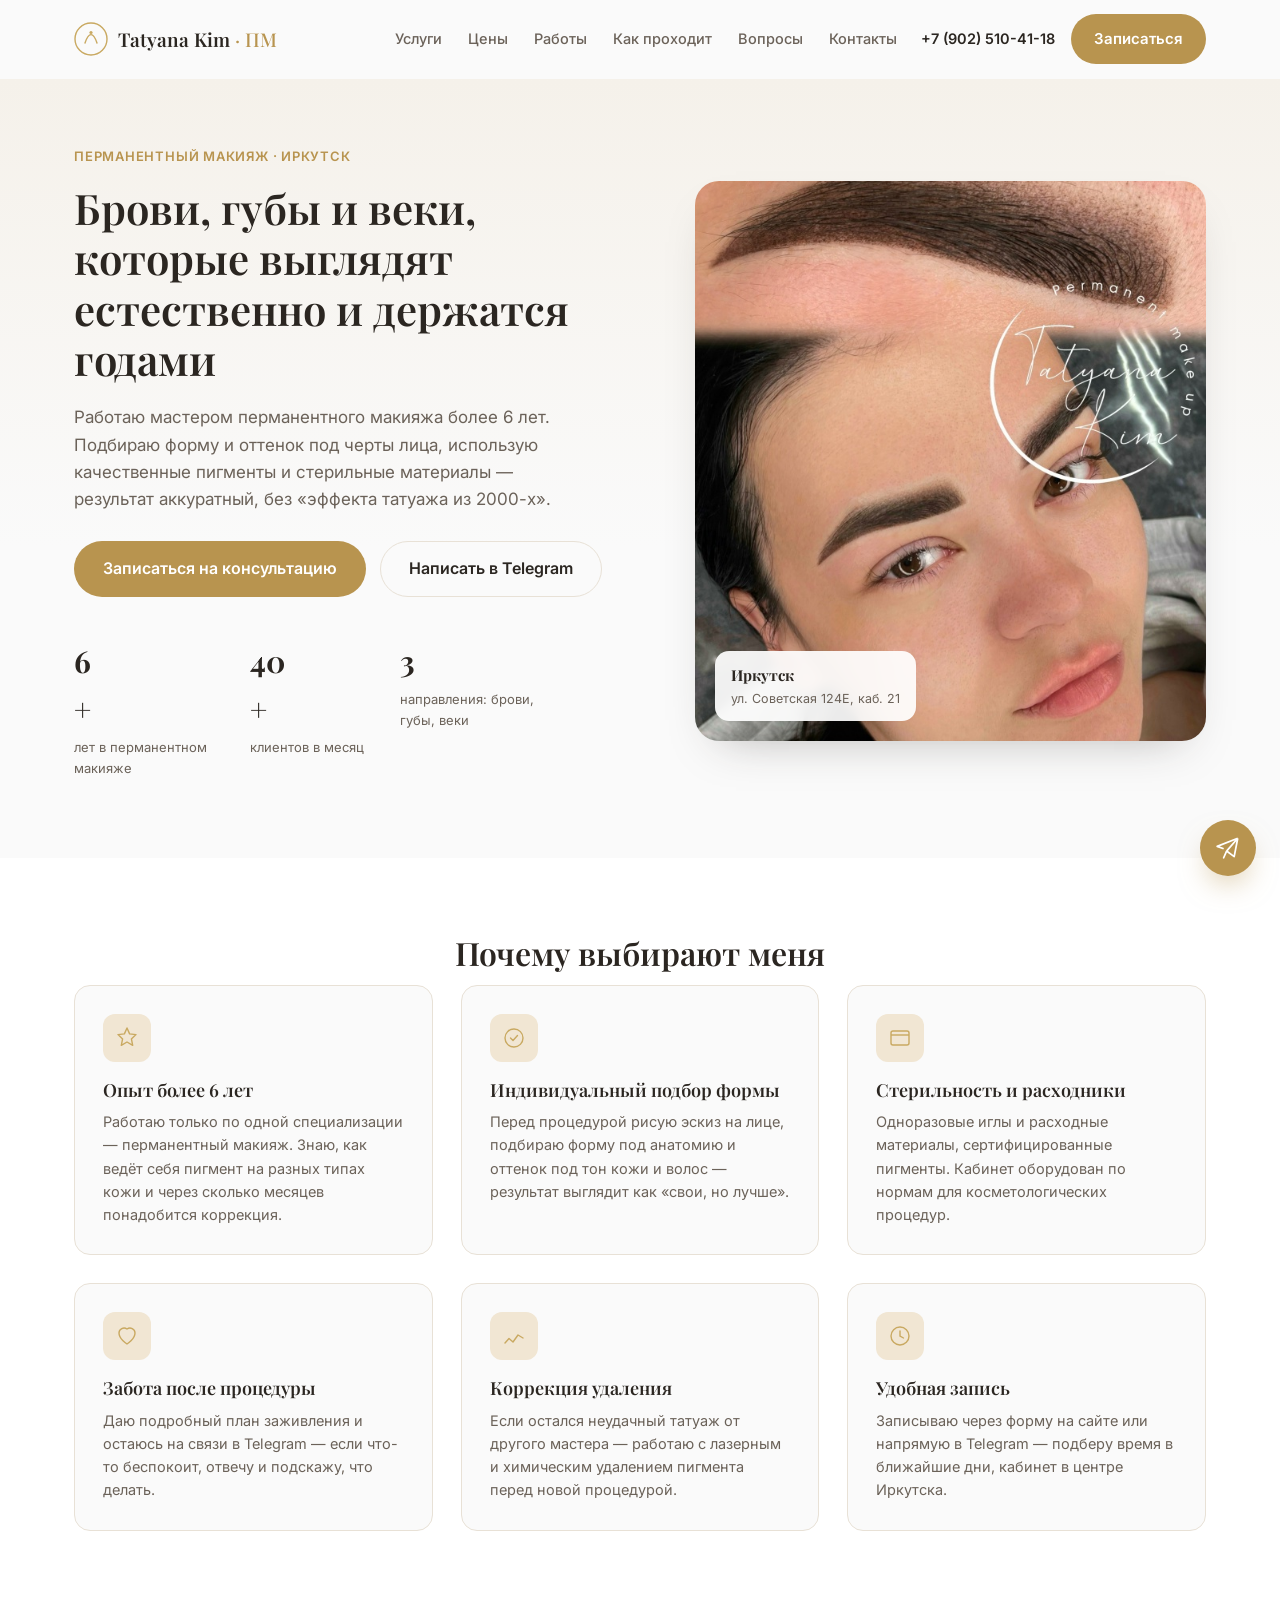
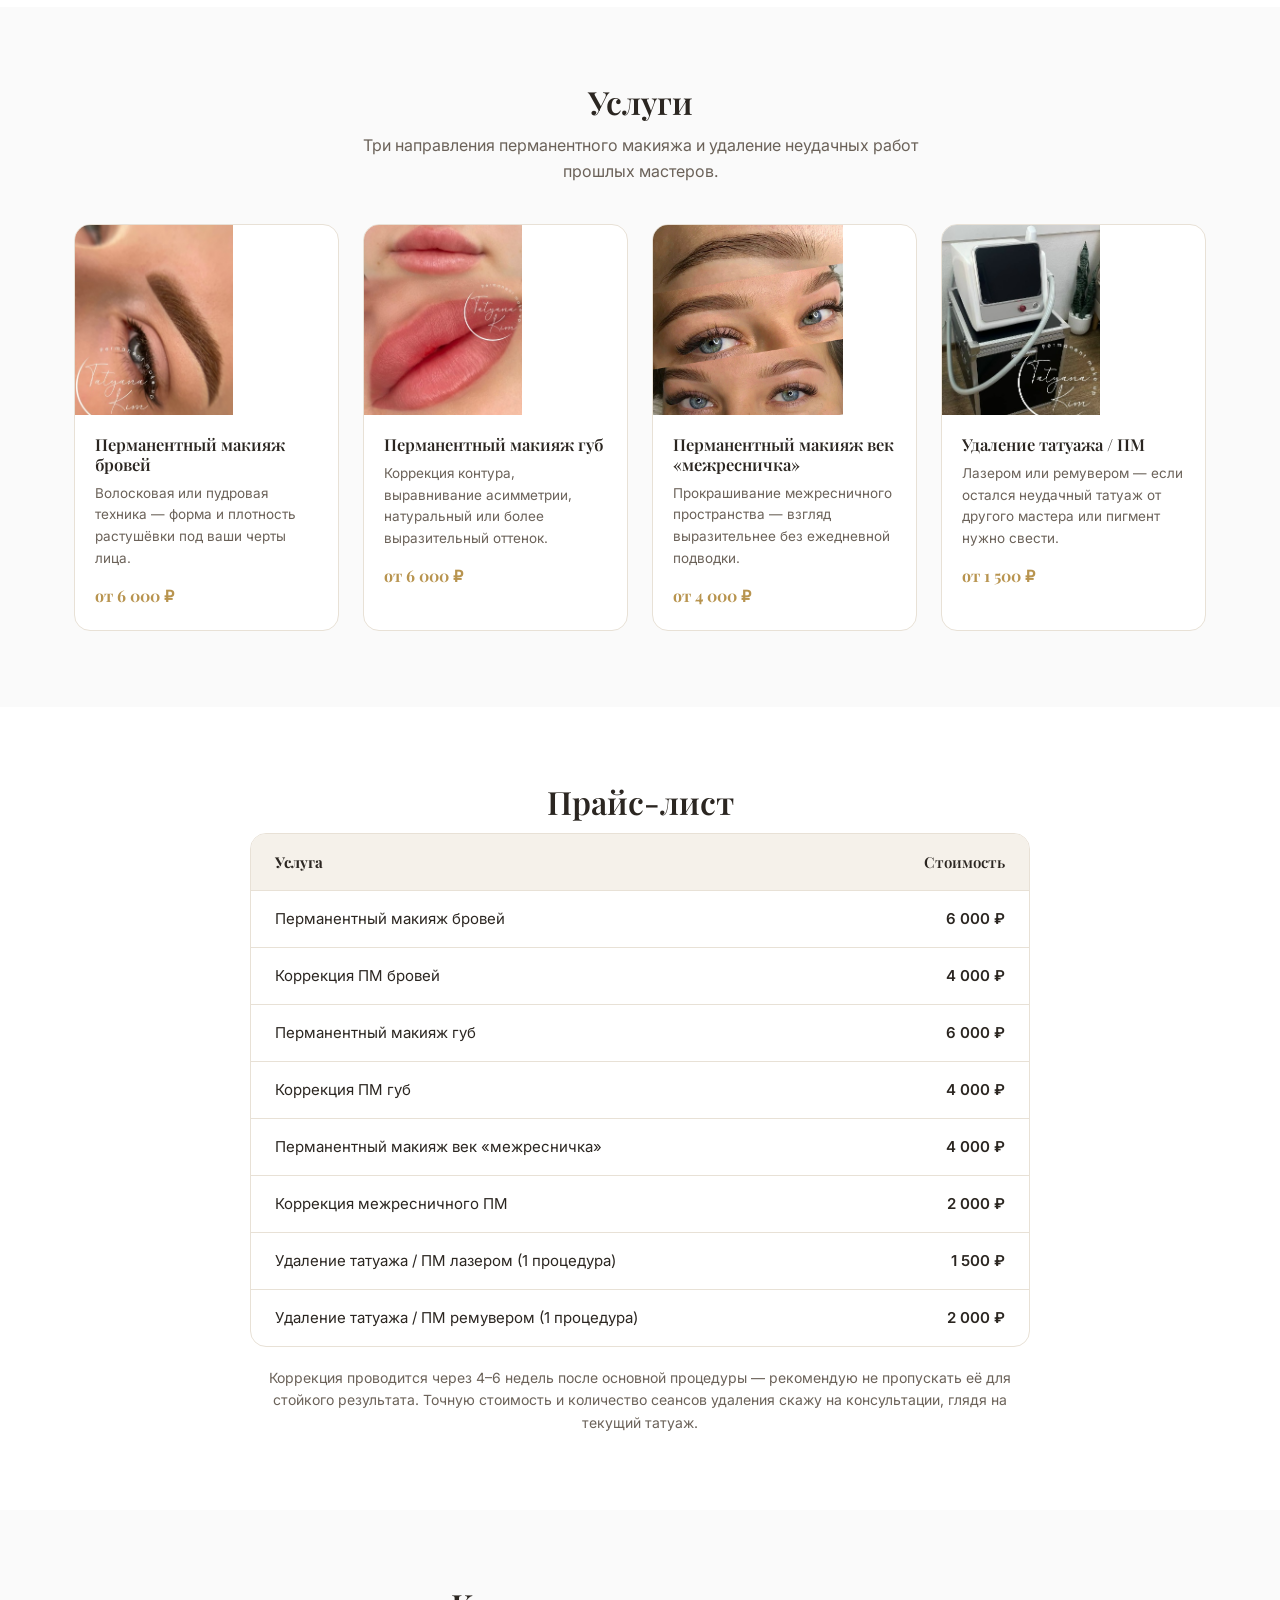
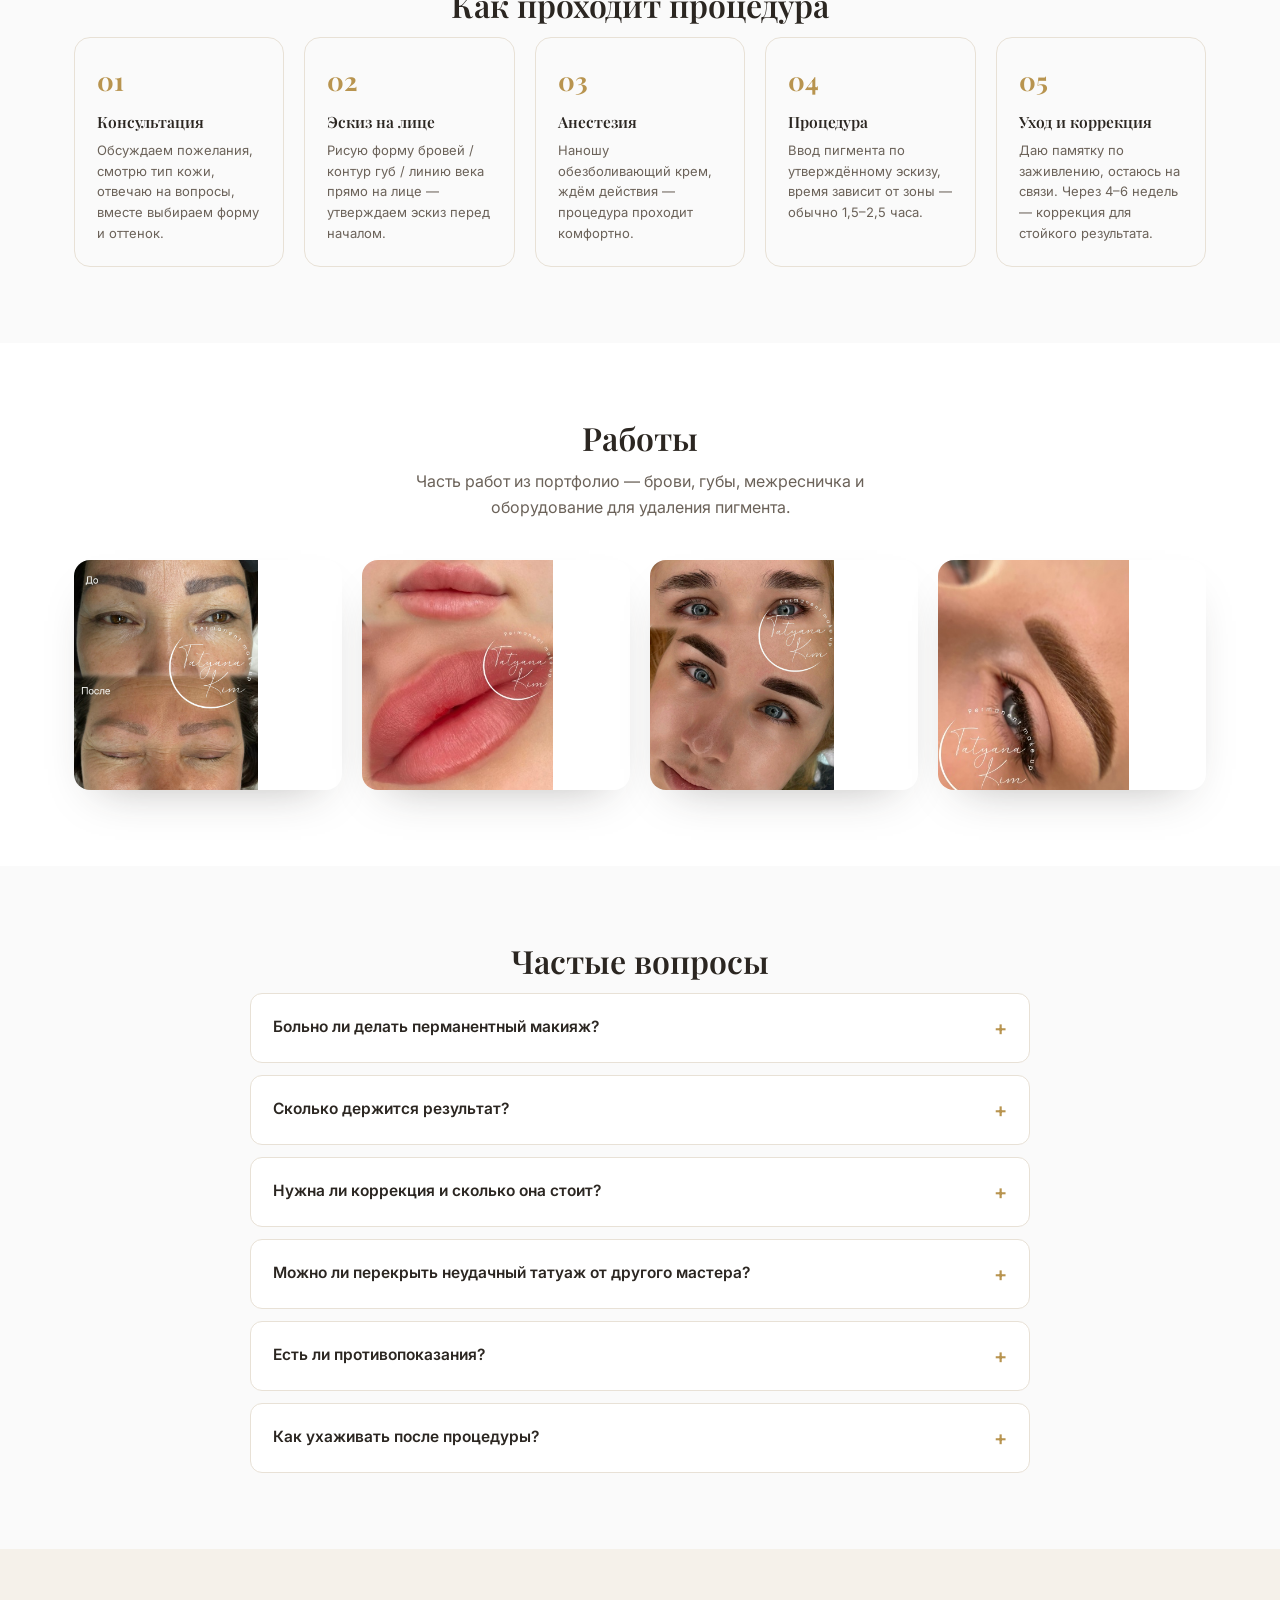
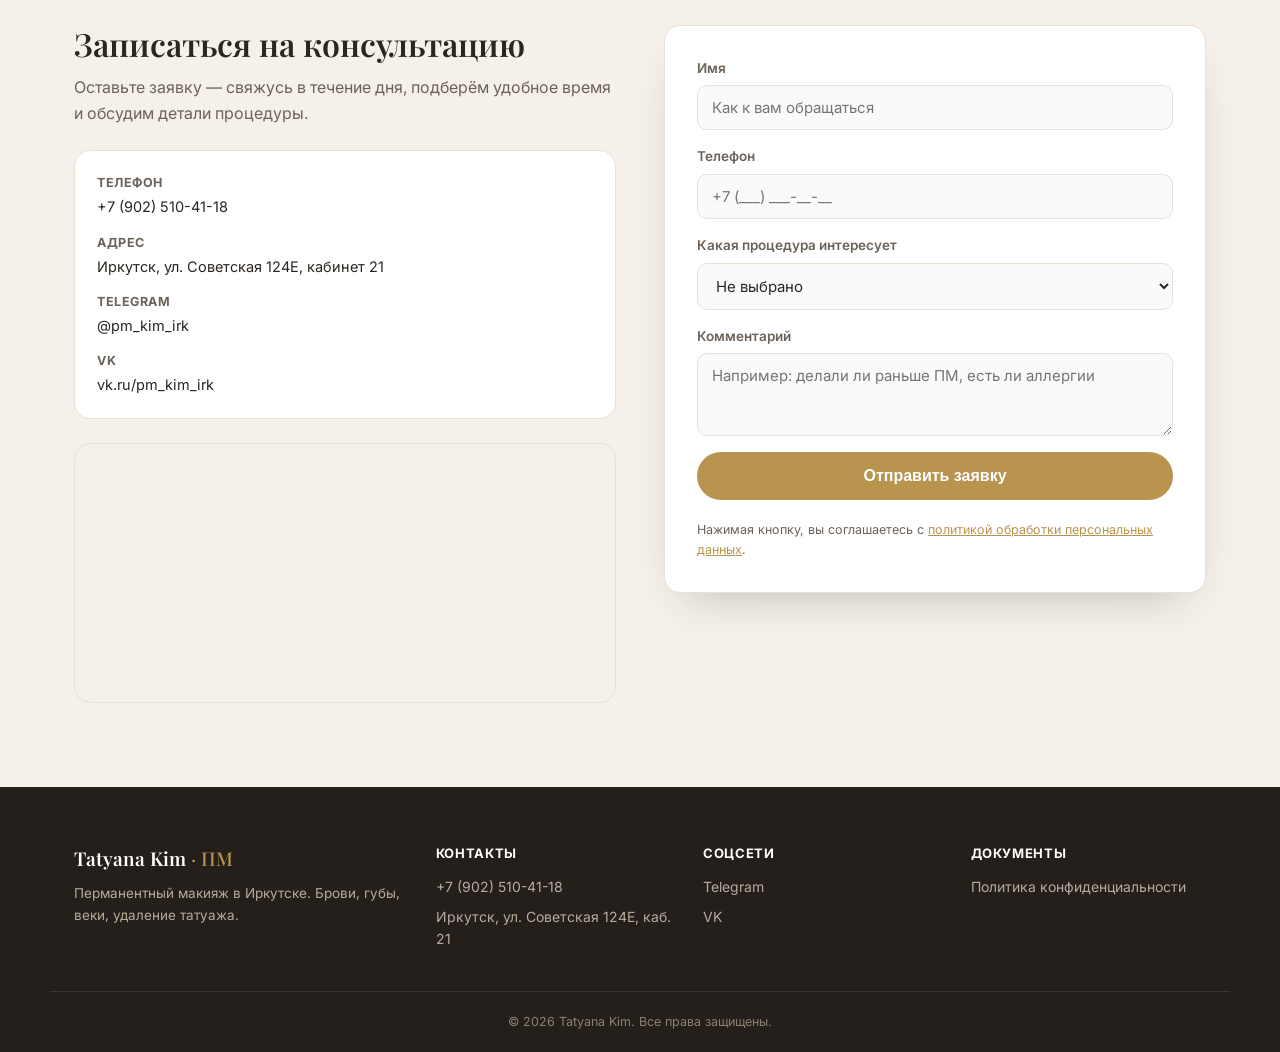
==== commit 6dfde39d: "content: replace stock placeholders with real client portfolio photos" ====
--- a/index.html
+++ b/index.html
@@ -251,10 +251,10 @@
       <h2 class="section-title">Работы</h2>
       <p class="section-sub">Часть работ из портфолио — брови, губы, межресничка и оборудование для удаления пигмента.</p>
       <div class="gallery-grid">
+        <div class="gallery-item"><img src="img/gallery-brows-before-after.jpg" alt="Работа: перманентный макияж бровей, до и после" loading="lazy"></div>
+        <div class="gallery-item"><img src="img/service-lips.jpg" alt="Работа: перманентный макияж губ" loading="lazy"></div>
+        <div class="gallery-item"><img src="img/gallery-eyes-before-after.jpg" alt="Работа: перманентный макияж век, до и после" loading="lazy"></div>
         <div class="gallery-item"><img src="img/service-brows.jpg" alt="Работа: перманентный макияж бровей" loading="lazy"></div>
-        <div class="gallery-item"><img src="img/service-lips.jpg" alt="Работа: перманентный макияж губ" loading="lazy"></div>
-        <div class="gallery-item"><img src="img/service-eyes.jpg" alt="Работа: перманентный макияж век" loading="lazy"></div>
-        <div class="gallery-item"><img src="img/about-master.jpg" alt="Мастер перманентного макияжа Tatyana Kim" loading="lazy"></div>
       </div>
     </div>
   </section>
--- a/styles.css
+++ b/styles.css
@@ -70,6 +70,7 @@
   padding-top: 14px;
   padding-bottom: 14px;
 }
+.header__inner > * { min-width: 0; }
 .logo { display: flex; align-items: center; gap: 10px; flex-shrink: 0; }
 .logo__text { font-family: var(--font-head); font-size: 19px; font-weight: 600; color: var(--clr-text); }
 .logo__suffix { color: var(--clr-accent); font-weight: 500; }
@@ -101,6 +102,7 @@
 /* Hero */
 .hero { padding: 64px 0 80px; background: linear-gradient(180deg, var(--clr-bg-alt), var(--clr-bg) 60%); }
 .hero__grid { display: grid; grid-template-columns: 1.05fr .95fr; gap: 56px; align-items: center; }
+.hero__grid > * { min-width: 0; }
 .eyebrow { display: inline-block; font-size: 13px; font-weight: 600; letter-spacing: .06em; text-transform: uppercase; color: var(--clr-accent); margin-bottom: 16px; }
 .hero h1 { font-size: 42px; margin-bottom: 20px; }
 .hero__lead { font-size: 17px; max-width: 520px; }
@@ -151,6 +153,7 @@
 .prices { background: var(--clr-surface); }
 .price-table { max-width: 780px; margin: 0 auto; border: 1px solid var(--clr-border); border-radius: var(--radius); overflow: hidden; }
 .price-row { display: flex; justify-content: space-between; gap: 20px; padding: 16px 24px; border-bottom: 1px solid var(--clr-border); font-size: 15px; }
+.price-row span:first-child { min-width: 0; }
 .price-row:last-child { border-bottom: none; }
 .price-row--head { background: var(--clr-bg-alt); font-weight: 700; font-family: var(--font-head); }
 .price-row span:last-child { font-weight: 600; white-space: nowrap; }
@@ -182,6 +185,7 @@
 /* Form */
 .form-section { background: var(--clr-bg-alt); }
 .form-grid { display: grid; grid-template-columns: 1fr 1fr; gap: 48px; align-items: start; }
+.form-grid > * { min-width: 0; }
 .form-info .section-title { text-align: left; }
 .contact-card { background: var(--clr-surface); border: 1px solid var(--clr-border); border-radius: var(--radius); padding: 22px; margin: 24px 0; display: flex; flex-direction: column; gap: 14px; }
 .contact-card__row { display: flex; flex-direction: column; gap: 2px; font-size: 14.5px; }
@@ -261,8 +265,11 @@
 }
 @media (max-width: 560px) {
   .header__phone { display: none; }
+  .header__actions { gap: 10px; }
+  .header .btn--primary { padding: 10px 14px; font-size: 13.5px; }
   .adv-grid, .service-grid, .gallery-grid, .process-grid { grid-template-columns: 1fr; }
   .price-row { font-size: 14px; padding: 14px 18px; }
+  .price-row span:last-child { white-space: normal; }
   .footer__inner { grid-template-columns: 1fr; }
 }
 @media (max-width: 380px) {
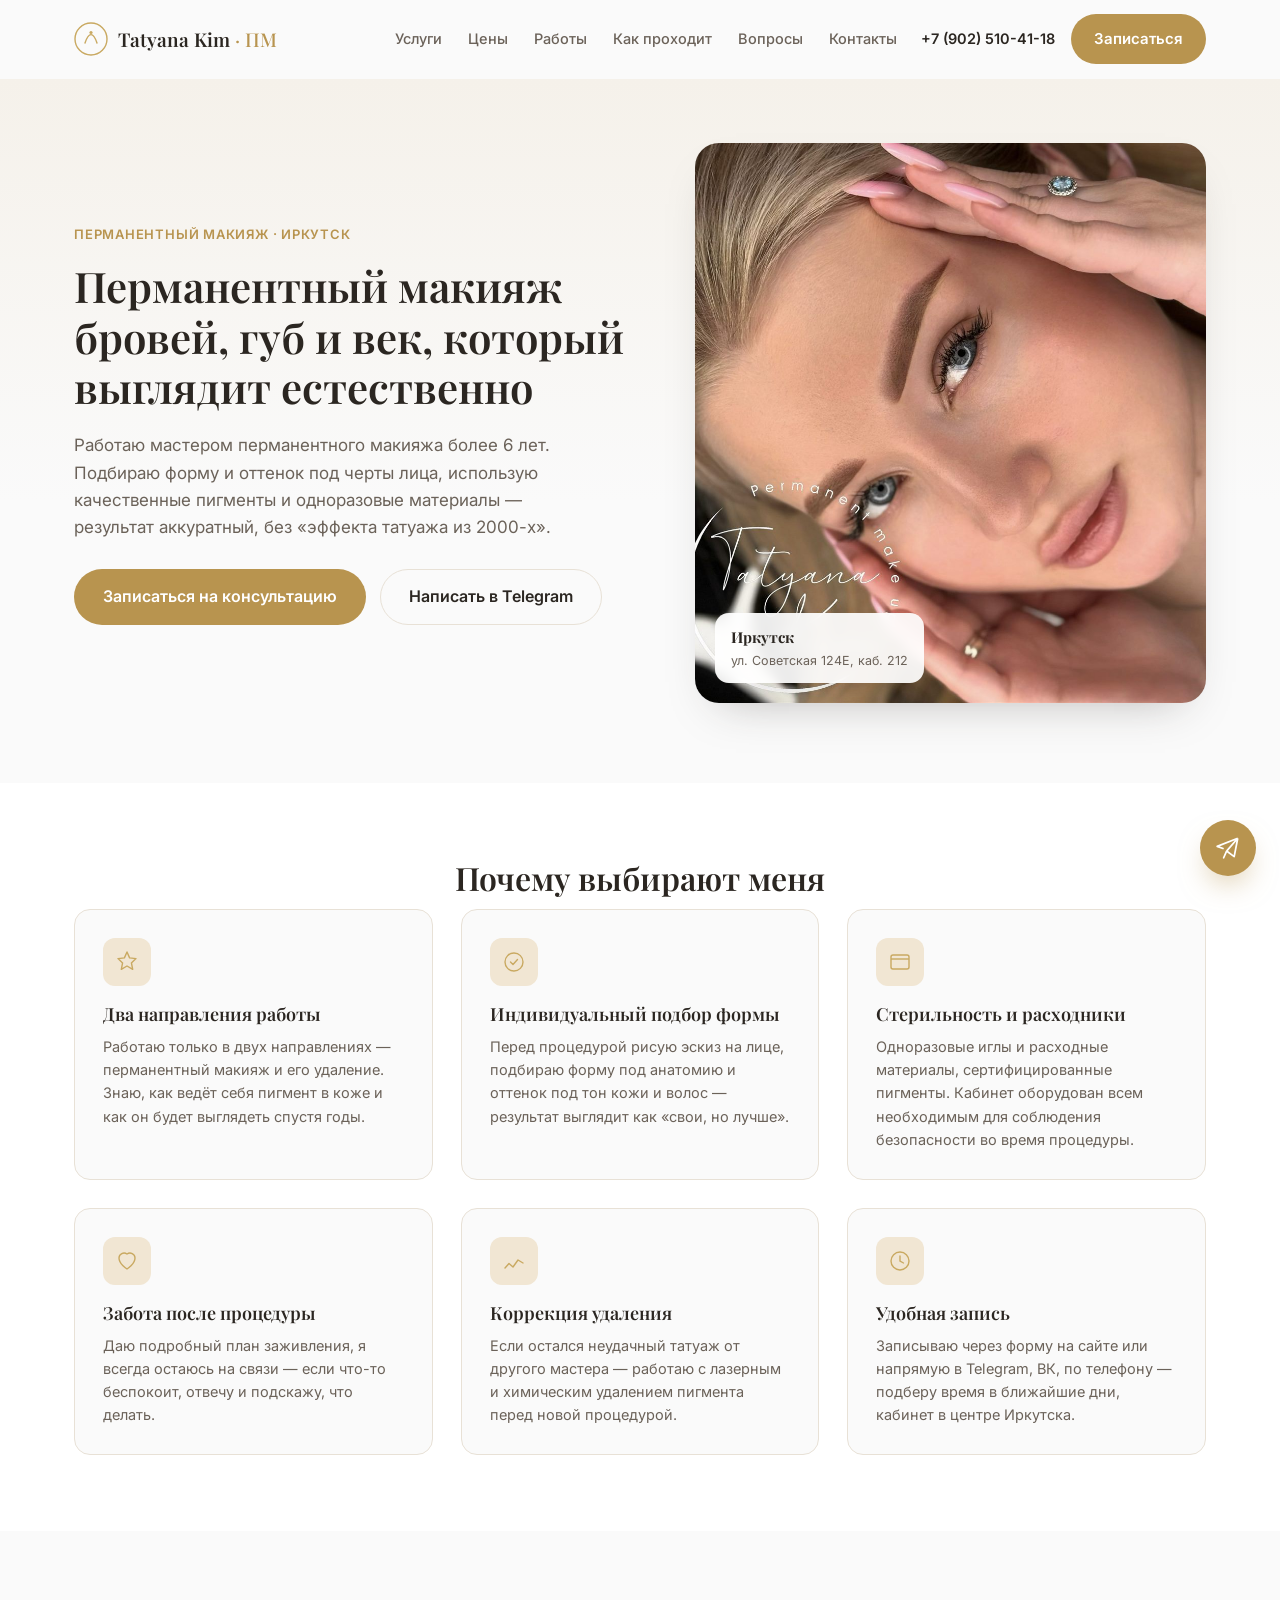
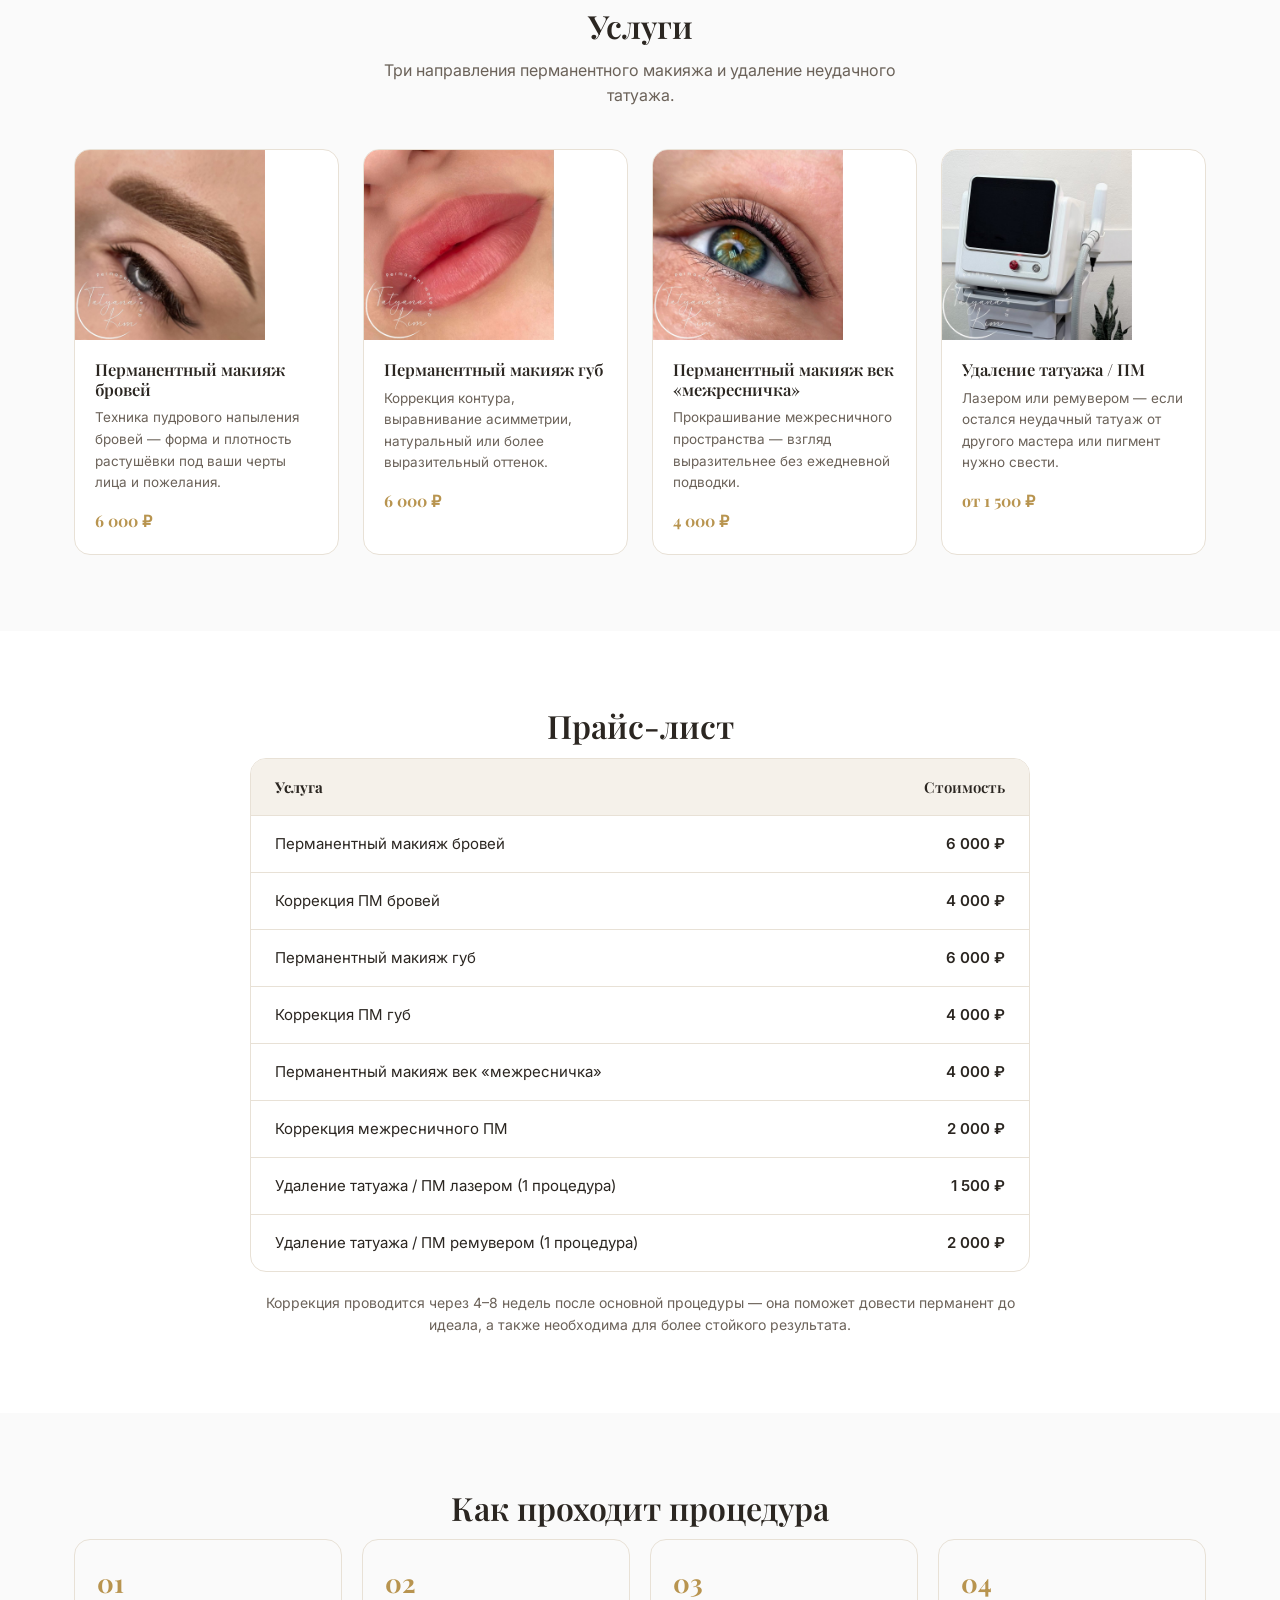
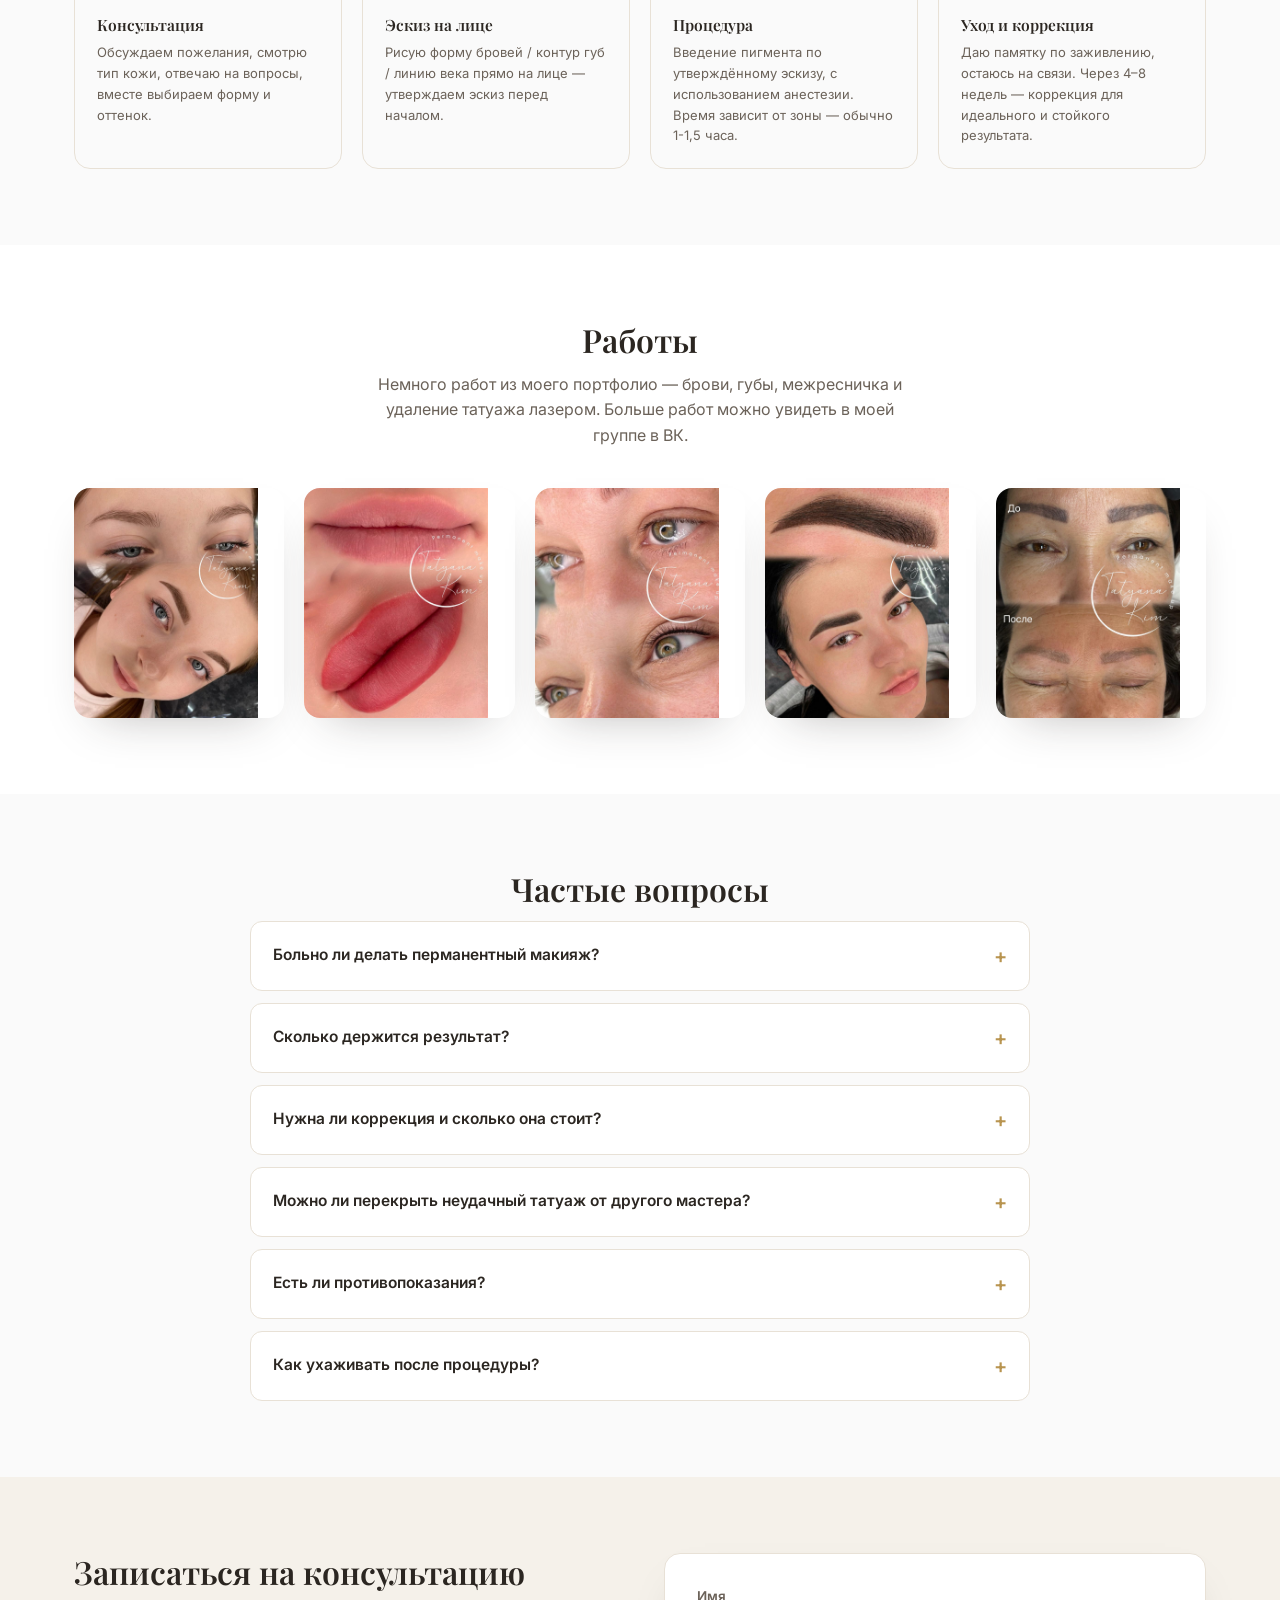
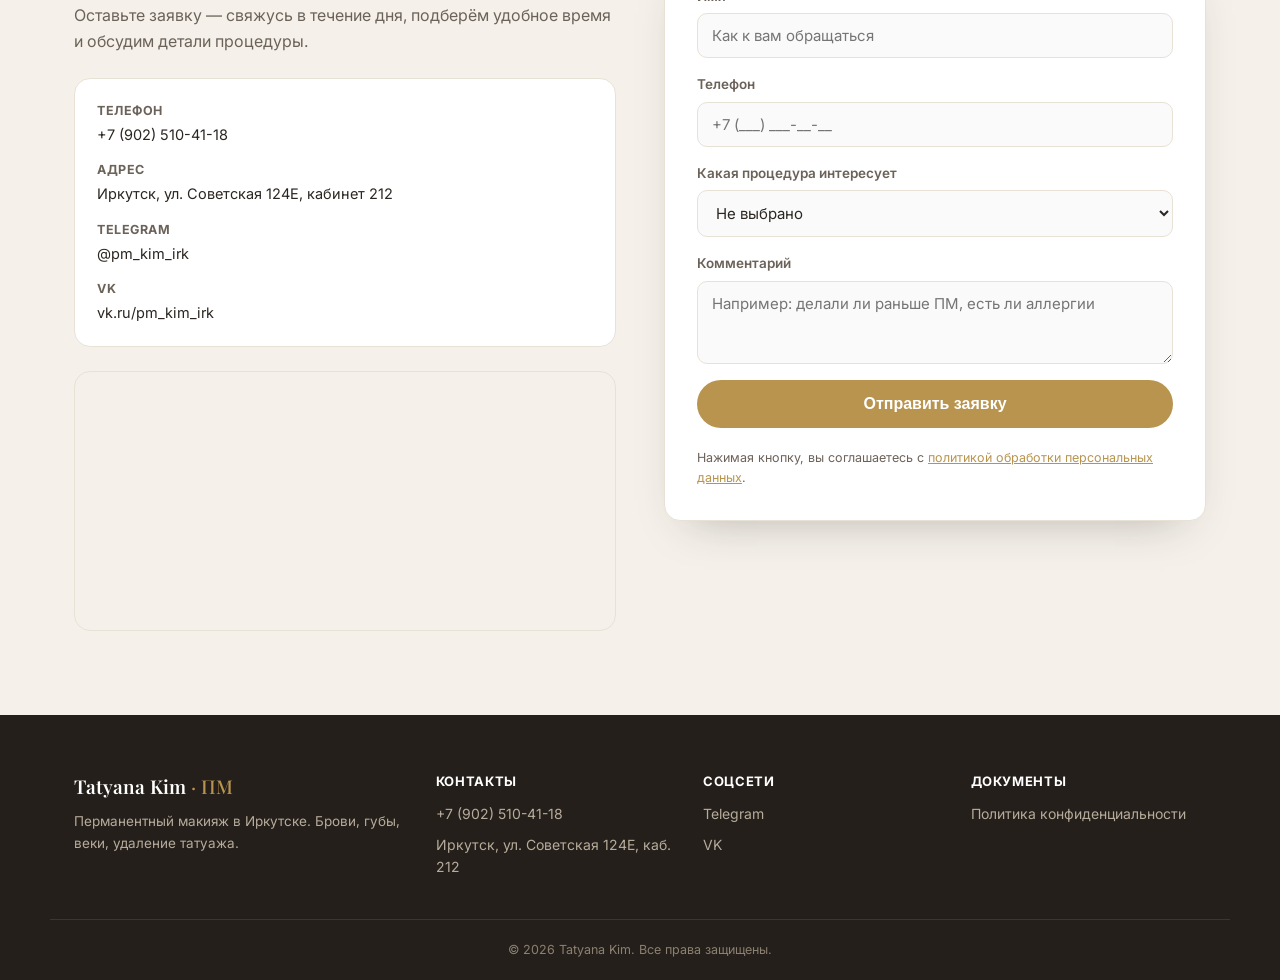
==== commit 5120ebce: "fix: client edits - address cab.212, copy updates, real client photos (10 new), accurate map coords," ====
--- a/index.html
+++ b/index.html
@@ -3,7 +3,7 @@
 <head>
 <meta charset="UTF-8">
 <meta name="viewport" content="width=device-width, initial-scale=1.0">
-<title>Tatyana Kim — перманентный макияж в Иркутске</title>
+<title>Перманентный макияж бровей, губ и век, который выглядит естественно — Tatyana Kim, Иркутск</title>
 <meta name="description" content="Перманентный макияж бровей, губ и век в Иркутске. Мастер со стажем более 6 лет. Запись на консультацию.">
 <link rel="preconnect" href="https://fonts.googleapis.com">
 <link rel="preconnect" href="https://fonts.gstatic.com" crossorigin>
@@ -46,32 +46,18 @@
     <div class="container hero__grid">
       <div class="hero__content">
         <span class="eyebrow">Перманентный макияж · Иркутск</span>
-        <h1>Брови, губы и веки, которые выглядят естественно и держатся годами</h1>
-        <p class="hero__lead">Работаю мастером перманентного макияжа более 6 лет. Подбираю форму и оттенок под черты лица, использую качественные пигменты и стерильные материалы — результат аккуратный, без «эффекта татуажа из 2000-х».</p>
+        <h1>Перманентный макияж бровей, губ и век, который выглядит естественно</h1>
+        <p class="hero__lead">Работаю мастером перманентного макияжа более 6 лет. Подбираю форму и оттенок под черты лица, использую качественные пигменты и одноразовые материалы — результат аккуратный, без «эффекта татуажа из 2000-х».</p>
         <div class="hero__cta">
           <a href="#form" class="btn btn--primary btn--lg">Записаться на консультацию</a>
           <a href="https://t.me/pm_kim_irk" target="_blank" rel="noopener" class="btn btn--ghost btn--lg">Написать в Telegram</a>
-        </div>
-        <div class="hero__stats">
-          <div class="stat">
-            <span class="stat__num" data-target="6">0</span><span class="stat__suffix">+</span>
-            <span class="stat__label">лет в перманентном макияже</span>
-          </div>
-          <div class="stat">
-            <span class="stat__num" data-target="40">0</span><span class="stat__suffix">+</span>
-            <span class="stat__label">клиентов в месяц</span>
-          </div>
-          <div class="stat">
-            <span class="stat__num" data-target="3">0</span>
-            <span class="stat__label">направления: брови, губы, веки</span>
-          </div>
         </div>
       </div>
       <div class="hero__card">
         <img src="img/hero-brows.jpg" alt="Перманентный макияж бровей — работа мастера Tatyana Kim" loading="eager">
         <div class="hero__badge">
           <strong>Иркутск</strong>
-          <span>ул. Советская 124Е, каб. 21</span>
+          <span>ул. Советская 124Е, каб. 212</span>
         </div>
       </div>
     </div>
@@ -85,8 +71,8 @@
           <div class="adv__icon">
             <svg width="26" height="26" viewBox="0 0 26 26" fill="none"><path d="M13 3l2.6 5.9L22 9.6l-4.6 4.3 1.3 6.4L13 17l-5.7 3.3 1.3-6.4L4 9.6l6.4-.7L13 3z" stroke="#c9a961" stroke-width="1.4" stroke-linejoin="round"/></svg>
           </div>
-          <h3>Опыт более 6 лет</h3>
-          <p>Работаю только по одной специализации — перманентный макияж. Знаю, как ведёт себя пигмент на разных типах кожи и через сколько месяцев понадобится коррекция.</p>
+          <h3>Два направления работы</h3>
+          <p>Работаю только в двух направлениях — перманентный макияж и его удаление. Знаю, как ведёт себя пигмент в коже и как он будет выглядеть спустя годы.</p>
         </div>
         <div class="adv">
           <div class="adv__icon">
@@ -100,14 +86,14 @@
             <svg width="26" height="26" viewBox="0 0 26 26" fill="none"><rect x="4" y="6" width="18" height="14" rx="2" stroke="#c9a961" stroke-width="1.4"/><path d="M4 10h18" stroke="#c9a961" stroke-width="1.4"/></svg>
           </div>
           <h3>Стерильность и расходники</h3>
-          <p>Одноразовые иглы и расходные материалы, сертифицированные пигменты. Кабинет оборудован по нормам для косметологических процедур.</p>
+          <p>Одноразовые иглы и расходные материалы, сертифицированные пигменты. Кабинет оборудован всем необходимым для соблюдения безопасности во время процедуры.</p>
         </div>
         <div class="adv">
           <div class="adv__icon">
             <svg width="26" height="26" viewBox="0 0 26 26" fill="none"><path d="M13 21s-8-5-8-11a5 5 0 0 1 8-4 5 5 0 0 1 8 4c0 6-8 11-8 11z" stroke="#c9a961" stroke-width="1.4" stroke-linejoin="round"/></svg>
           </div>
           <h3>Забота после процедуры</h3>
-          <p>Даю подробный план заживления и остаюсь на связи в Telegram — если что-то беспокоит, отвечу и подскажу, что делать.</p>
+          <p>Даю подробный план заживления, я всегда остаюсь на связи — если что-то беспокоит, отвечу и подскажу, что делать.</p>
         </div>
         <div class="adv">
           <div class="adv__icon">
@@ -121,7 +107,7 @@
             <svg width="26" height="26" viewBox="0 0 26 26" fill="none"><circle cx="13" cy="13" r="9" stroke="#c9a961" stroke-width="1.4"/><path d="M13 8v5l3.5 2" stroke="#c9a961" stroke-width="1.4" stroke-linecap="round"/></svg>
           </div>
           <h3>Удобная запись</h3>
-          <p>Записываю через форму на сайте или напрямую в Telegram — подберу время в ближайшие дни, кабинет в центре Иркутска.</p>
+          <p>Записываю через форму на сайте или напрямую в Telegram, ВК, по телефону — подберу время в ближайшие дни, кабинет в центре Иркутска.</p>
         </div>
       </div>
     </div>
@@ -130,14 +116,14 @@
   <section class="services" id="services">
     <div class="container">
       <h2 class="section-title">Услуги</h2>
-      <p class="section-sub">Три направления перманентного макияжа и удаление неудачных работ прошлых мастеров.</p>
+      <p class="section-sub">Три направления перманентного макияжа и удаление неудачного татуажа.</p>
       <div class="service-grid">
         <div class="service">
           <img src="img/service-brows.jpg" alt="Перманентный макияж бровей" loading="lazy">
           <div class="service__body">
             <h3>Перманентный макияж бровей</h3>
-            <p>Волосковая или пудровая техника — форма и плотность растушёвки под ваши черты лица.</p>
-            <span class="service__price">от 6 000 ₽</span>
+            <p>Техника пудрового напыления бровей — форма и плотность растушёвки под ваши черты лица и пожелания.</p>
+            <span class="service__price">6 000 ₽</span>
           </div>
         </div>
         <div class="service">
@@ -145,7 +131,7 @@
           <div class="service__body">
             <h3>Перманентный макияж губ</h3>
             <p>Коррекция контура, выравнивание асимметрии, натуральный или более выразительный оттенок.</p>
-            <span class="service__price">от 6 000 ₽</span>
+            <span class="service__price">6 000 ₽</span>
           </div>
         </div>
         <div class="service">
@@ -153,7 +139,7 @@
           <div class="service__body">
             <h3>Перманентный макияж век «межресничка»</h3>
             <p>Прокрашивание межресничного пространства — взгляд выразительнее без ежедневной подводки.</p>
-            <span class="service__price">от 4 000 ₽</span>
+            <span class="service__price">4 000 ₽</span>
           </div>
         </div>
         <div class="service">
@@ -209,7 +195,7 @@
           <span>2 000 ₽</span>
         </div>
       </div>
-      <p class="price-note">Коррекция проводится через 4–6 недель после основной процедуры — рекомендую не пропускать её для стойкого результата. Точную стоимость и количество сеансов удаления скажу на консультации, глядя на текущий татуаж.</p>
+      <p class="price-note">Коррекция проводится через 4–8 недель после основной процедуры — она поможет довести перманент до идеала, а также необходима для более стойкого результата.</p>
     </div>
   </section>
 
@@ -229,18 +215,13 @@
         </div>
         <div class="step">
           <span class="step__num">03</span>
-          <h3>Анестезия</h3>
-          <p>Наношу обезболивающий крем, ждём действия — процедура проходит комфортно.</p>
+          <h3>Процедура</h3>
+          <p>Введение пигмента по утверждённому эскизу, с использованием анестезии. Время зависит от зоны — обычно 1-1,5 часа.</p>
         </div>
         <div class="step">
           <span class="step__num">04</span>
-          <h3>Процедура</h3>
-          <p>Ввод пигмента по утверждённому эскизу, время зависит от зоны — обычно 1,5–2,5 часа.</p>
-        </div>
-        <div class="step">
-          <span class="step__num">05</span>
           <h3>Уход и коррекция</h3>
-          <p>Даю памятку по заживлению, остаюсь на связи. Через 4–6 недель — коррекция для стойкого результата.</p>
+          <p>Даю памятку по заживлению, остаюсь на связи. Через 4–8 недель — коррекция для идеального и стойкого результата.</p>
         </div>
       </div>
     </div>
@@ -249,12 +230,13 @@
   <section class="gallery" id="gallery">
     <div class="container">
       <h2 class="section-title">Работы</h2>
-      <p class="section-sub">Часть работ из портфолио — брови, губы, межресничка и оборудование для удаления пигмента.</p>
+      <p class="section-sub">Немного работ из моего портфолио — брови, губы, межресничка и удаление татуажа лазером. Больше работ можно увидеть в моей группе в <a href="https://vk.ru/pm_kim_irk" target="_blank" rel="noopener">ВК</a>.</p>
       <div class="gallery-grid">
-        <div class="gallery-item"><img src="img/gallery-brows-before-after.jpg" alt="Работа: перманентный макияж бровей, до и после" loading="lazy"></div>
-        <div class="gallery-item"><img src="img/service-lips.jpg" alt="Работа: перманентный макияж губ" loading="lazy"></div>
-        <div class="gallery-item"><img src="img/gallery-eyes-before-after.jpg" alt="Работа: перманентный макияж век, до и после" loading="lazy"></div>
-        <div class="gallery-item"><img src="img/service-brows.jpg" alt="Работа: перманентный макияж бровей" loading="lazy"></div>
+        <div class="gallery-item"><img src="img/gallery-1.jpg" alt="Работа: перманентный макияж бровей" loading="lazy"></div>
+        <div class="gallery-item"><img src="img/gallery-2.jpg" alt="Работа: перманентный макияж губ, до и после" loading="lazy"></div>
+        <div class="gallery-item"><img src="img/gallery-3.jpg" alt="Работа: перманентный макияж бровей и век" loading="lazy"></div>
+        <div class="gallery-item"><img src="img/gallery-4.jpg" alt="Работа: перманентный макияж бровей" loading="lazy"></div>
+        <div class="gallery-item"><img src="img/gallery-5.jpg" alt="Работа: перманентный макияж бровей, до и после" loading="lazy"></div>
       </div>
     </div>
   </section>
@@ -265,11 +247,11 @@
       <div class="faq__list">
         <details class="faq__item">
           <summary>Больно ли делать перманентный макияж?</summary>
-          <p>Перед процедурой наношу анестезирующий крем, дискомфорт минимальный. Ощущения сравнимы с лёгким покалыванием, а не с болью.</p>
+          <p>Во время процедуры наношу анестезирующее средство, дискомфорт минимальный. Ощущения от лёгкого покалывания до полного отсутствия каких-либо болевых ощущений.</p>
         </details>
         <details class="faq__item">
           <summary>Сколько держится результат?</summary>
-          <p>В среднем 1,5–3 года в зависимости от типа кожи, ухода и зоны. Коррекция через 4–6 недель после первой процедуры продлевает стойкость.</p>
+          <p>В среднем 1,5–3 года в зависимости от типа кожи, вида пигмента, ухода и зоны ПМ.</p>
         </details>
         <details class="faq__item">
           <summary>Нужна ли коррекция и сколько она стоит?</summary>
@@ -277,7 +259,7 @@
         </details>
         <details class="faq__item">
           <summary>Можно ли перекрыть неудачный татуаж от другого мастера?</summary>
-          <p>Сначала нужно свести старый пигмент — лазером или ремувером, обычно за 1–3 процедуры с перерывом. После этого делаем новый перманентный макияж.</p>
+          <p>Часто сначала необходимо свести старый пигмент — лазером или ремувером. После этого можно делать новый перманентный макияж.</p>
         </details>
         <details class="faq__item">
           <summary>Есть ли противопоказания?</summary>
@@ -285,7 +267,7 @@
         </details>
         <details class="faq__item">
           <summary>Как ухаживать после процедуры?</summary>
-          <p>Выдаю подробную памятку: чем обрабатывать, что нельзя делать первые дни (баня, бассейн, солнце), и остаюсь на связи в Telegram на весь период заживления.</p>
+          <p>Выдаю подробную памятку: чем обрабатывать, что нельзя делать первые дни (баня, бассейн, солнце), и остаюсь на связи на весь период заживления.</p>
         </details>
       </div>
     </div>
@@ -303,7 +285,7 @@
           </div>
           <div class="contact-card__row">
             <strong>Адрес</strong>
-            <span>Иркутск, ул. Советская 124Е, кабинет 21</span>
+            <span>Иркутск, ул. Советская 124Е, кабинет 212</span>
           </div>
           <div class="contact-card__row">
             <strong>Telegram</strong>
@@ -314,7 +296,7 @@
             <a href="https://vk.ru/pm_kim_irk" target="_blank" rel="noopener">vk.ru/pm_kim_irk</a>
           </div>
         </div>
-        <iframe class="map" src="https://yandex.ru/map-widget/v1/?ll=104.280700%2C52.286500&z=16&pt=104.280700,52.286500,pm2rdl" width="100%" height="260" frameborder="0"></iframe>
+        <iframe class="map" src="https://yandex.ru/map-widget/v1/?ll=104.320626%2C52.279026&z=16&pt=104.320626,52.279026,pm2rdl" width="100%" height="260" frameborder="0"></iframe>
       </div>
       <form class="form" id="leadForm">
         <input type="text" name="_gotcha" style="display:none" tabindex="-1" autocomplete="off">
@@ -358,7 +340,7 @@
     <div class="footer__col">
       <strong>Контакты</strong>
       <a href="tel:+79025104118">+7 (902) 510-41-18</a>
-      <span>Иркутск, ул. Советская 124Е, каб. 21</span>
+      <span>Иркутск, ул. Советская 124Е, каб. 212</span>
     </div>
     <div class="footer__col">
       <strong>Соцсети</strong>
--- a/styles.css
+++ b/styles.css
@@ -106,11 +106,7 @@
 .eyebrow { display: inline-block; font-size: 13px; font-weight: 600; letter-spacing: .06em; text-transform: uppercase; color: var(--clr-accent); margin-bottom: 16px; }
 .hero h1 { font-size: 42px; margin-bottom: 20px; }
 .hero__lead { font-size: 17px; max-width: 520px; }
-.hero__cta { display: flex; gap: 14px; flex-wrap: wrap; margin: 28px 0 40px; }
-.hero__stats { display: flex; gap: 36px; flex-wrap: wrap; }
-.stat { display: flex; flex-direction: column; }
-.stat__num, .stat__suffix { font-family: var(--font-head); font-size: 30px; font-weight: 700; color: var(--clr-text); display: inline; }
-.stat__label { font-size: 13px; color: var(--clr-text-soft); max-width: 140px; margin-top: 4px; }
+.hero__cta { display: flex; gap: 14px; flex-wrap: wrap; margin: 28px 0 0; }
 
 .hero__card { position: relative; border-radius: 24px; overflow: hidden; box-shadow: var(--shadow); }
 .hero__card img { width: 100%; height: 560px; object-fit: cover; }
@@ -160,7 +156,7 @@
 .price-note { max-width: 780px; margin: 20px auto 0; text-align: center; font-size: 14px; }
 
 /* Process */
-.process-grid { display: grid; grid-template-columns: repeat(5, 1fr); gap: 20px; }
+.process-grid { display: grid; grid-template-columns: repeat(4, 1fr); gap: 20px; }
 .step { padding: 22px; background: var(--clr-bg); border: 1px solid var(--clr-border); border-radius: var(--radius); }
 .step__num { font-family: var(--font-head); font-size: 26px; color: var(--clr-accent); font-weight: 700; }
 .step h3 { font-size: 15.5px; margin: 12px 0 8px; }
@@ -168,7 +164,7 @@
 
 /* Gallery */
 .gallery { background: var(--clr-surface); }
-.gallery-grid { display: grid; grid-template-columns: repeat(4, 1fr); gap: 20px; }
+.gallery-grid { display: grid; grid-template-columns: repeat(auto-fit, minmax(200px, 1fr)); gap: 20px; }
 .gallery-item { border-radius: var(--radius); overflow: hidden; box-shadow: var(--shadow); }
 .gallery-item img { height: 230px; object-fit: cover; transition: transform .3s ease; }
 .gallery-item:hover img { transform: scale(1.05); }
